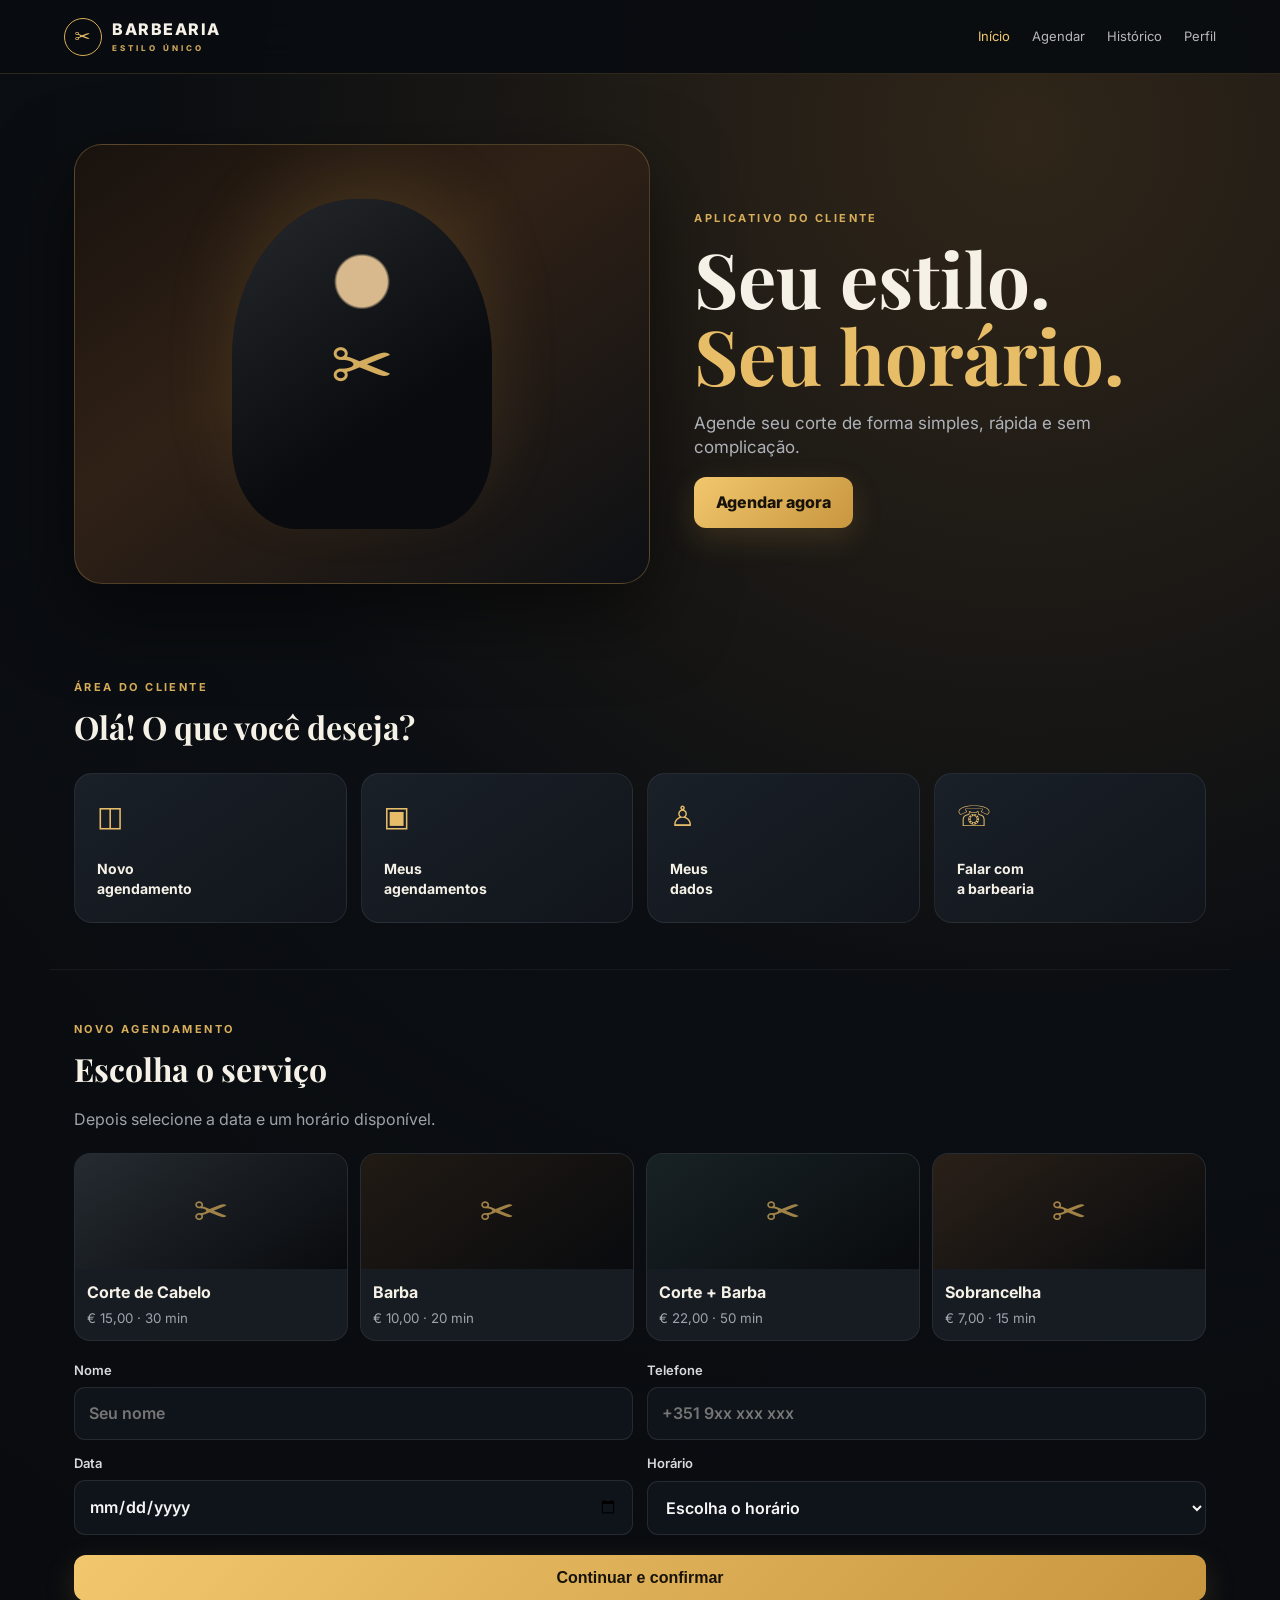
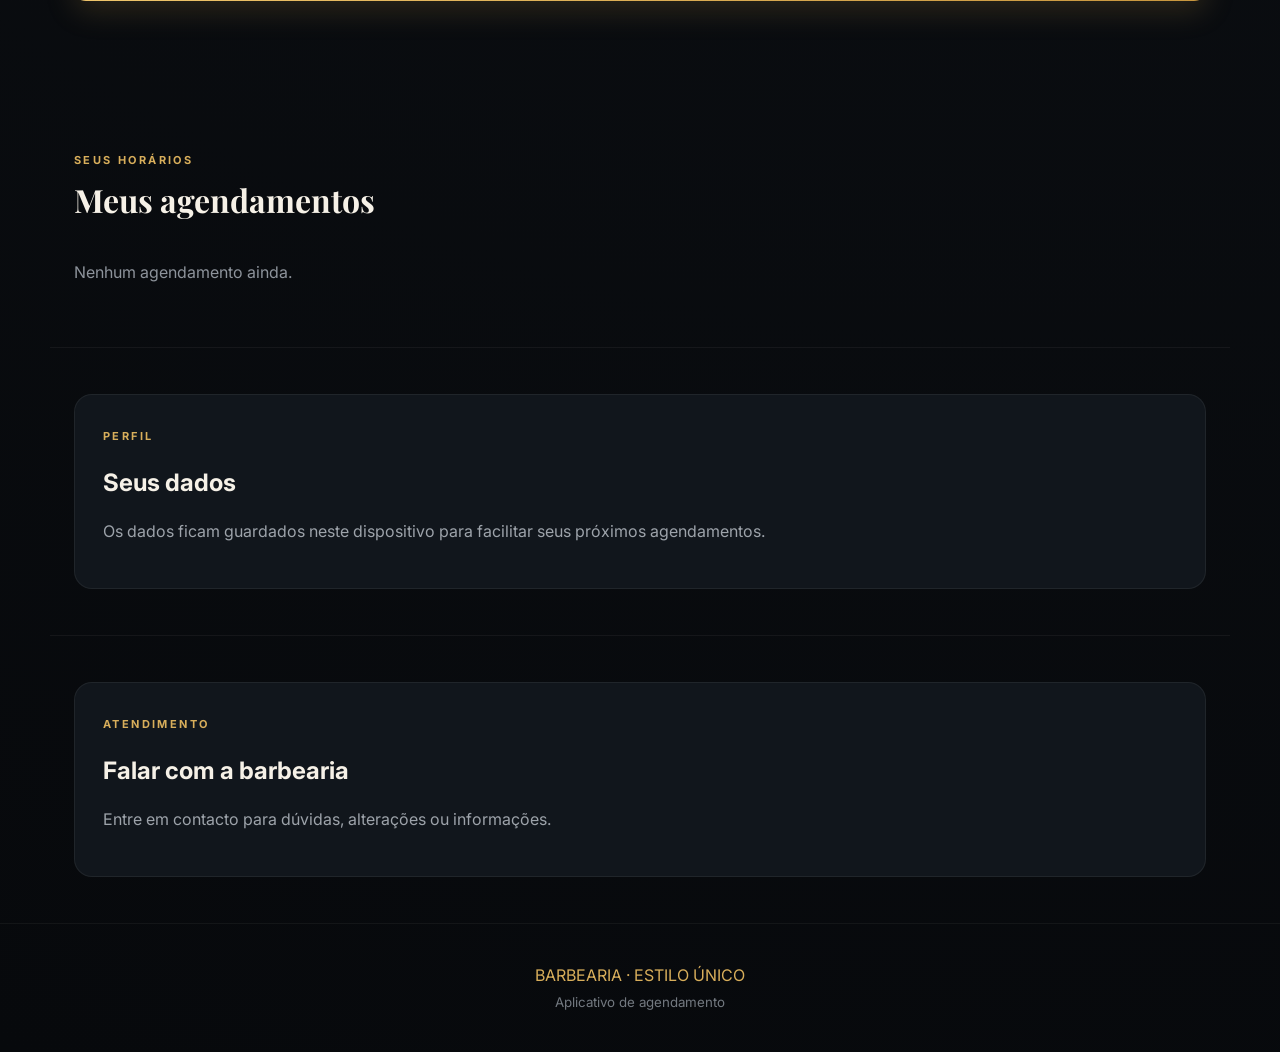
==== index.html @ f1c5abf6 "feat: redesign barbearia client app" ====
<!doctype html>
<html lang="pt-BR">
<head>
<meta charset="utf-8">
<meta name="viewport" content="width=device-width,initial-scale=1,viewport-fit=cover">
<meta name="theme-color" content="#0d1117">
<meta name="description" content="Barbearia — aplicativo de agendamento">
<title>Barbearia • Agendamento</title>
<link rel="stylesheet" href="styles.css">
</head>
<body>
<div class="app-shell">
<header class="topbar">
  <a href="#inicio" class="brand" aria-label="Início"><span class="brand-mark">✂</span><span>BARBEARIA<small>ESTILO ÚNICO</small></span></a>
  <nav aria-label="Navegação principal"><a class="active" href="#inicio">Início</a><a href="#agendar">Agendar</a><a href="#historico">Histórico</a><a href="#perfil">Perfil</a></nav>
</header>

<main id="inicio">
<section class="welcome hero-card">
  <div class="hero-photo" aria-hidden="true"><span>✂</span></div>
  <div class="hero-copy">
    <p class="eyebrow">APLICATIVO DO CLIENTE</p>
    <h1>Seu estilo.<br><strong>Seu horário.</strong></h1>
    <p>Agende seu corte de forma simples, rápida e sem complicação.</p>
    <a class="gold-btn" href="#agendar">Agendar agora</a>
  </div>
</section>

<section class="client-menu">
  <div class="section-heading"><div><span class="eyebrow">ÁREA DO CLIENTE</span><h2>Olá! O que você deseja?</h2></div></div>
  <div class="menu-grid">
    <a class="menu-card" href="#agendar"><span>◫</span><b>Novo<br>agendamento</b></a>
    <a class="menu-card" href="#historico"><span>▣</span><b>Meus<br>agendamentos</b></a>
    <a class="menu-card" href="#perfil"><span>♙</span><b>Meus<br>dados</b></a>
    <a class="menu-card" href="#contato"><span>☏</span><b>Falar com<br>a barbearia</b></a>
  </div>
</section>

<section id="agendar" class="booking">
  <div class="section-heading"><span class="eyebrow">NOVO AGENDAMENTO</span><h2>Escolha o serviço</h2><p>Depois selecione a data e um horário disponível.</p></div>
  <form id="booking-form">
    <div class="service-grid">
      <label class="service-card"><input type="radio" name="service" value="Corte de Cabelo" required><span class="service-photo photo-1"></span><span><b>Corte de Cabelo</b><small>€ 15,00 · 30 min</small></span></label>
      <label class="service-card"><input type="radio" name="service" value="Barba"><span class="service-photo photo-2"></span><span><b>Barba</b><small>€ 10,00 · 20 min</small></span></label>
      <label class="service-card"><input type="radio" name="service" value="Corte + Barba"><span class="service-photo photo-3"></span><span><b>Corte + Barba</b><small>€ 22,00 · 50 min</small></span></label>
      <label class="service-card"><input type="radio" name="service" value="Sobrancelha"><span class="service-photo photo-4"></span><span><b>Sobrancelha</b><small>€ 7,00 · 15 min</small></span></label>
    </div>
    <div class="booking-fields">
      <label>Nome<input name="client" required placeholder="Seu nome"></label>
      <label>Telefone<input name="phone" required inputmode="tel" placeholder="+351 9xx xxx xxx"></label>
      <label>Data<input name="date" type="date" required></label>
      <label>Horário<select name="time" required><option value="">Escolha o horário</option><option>09:00</option><option>10:00</option><option>11:00</option><option>13:00</option><option>14:00</option><option>15:00</option><option>16:00</option><option>17:00</option><option>18:00</option></select></label>
    </div>
    <button class="gold-btn full" type="submit">Continuar e confirmar</button>
    <p id="booking-status" role="status" aria-live="polite"></p>
  </form>
</section>

<section id="historico" class="history">
  <div class="section-heading"><span class="eyebrow">SEUS HORÁRIOS</span><h2>Meus agendamentos</h2></div>
  <div id="appointment-list" class="appointment-list"><p class="empty">Nenhum agendamento ainda.</p></div>
</section>

<section id="perfil" class="profile"><div><span class="eyebrow">PERFIL</span><h2>Seus dados</h2><p>Os dados ficam guardados neste dispositivo para facilitar seus próximos agendamentos.</p></div></section>
<section id="contato" class="profile"><div><span class="eyebrow">ATENDIMENTO</span><h2>Falar com a barbearia</h2><p>Entre em contacto para dúvidas, alterações ou informações.</p></div></section>
</main>

<footer><span>BARBEARIA · ESTILO ÚNICO</span><small>Aplicativo de agendamento</small></footer>
</div>
<script src="app.js"></script>
</body>
</html>
---- styles.css ----
@import url('https://fonts.googleapis.com/css2?family=Inter:wght@400;500;600;700;800&family=Playfair+Display:wght@600;700&display=swap');
*{box-sizing:border-box}html{scroll-behavior:smooth}body{margin:0;background:#080b0f;color:#f6f1e7;font-family:Inter,system-ui,sans-serif;line-height:1.45}a{text-decoration:none;color:inherit}.app-shell{min-height:100vh;background:radial-gradient(circle at 80% 5%,#302619 0,#0b0e12 32%,#07090c 100%)}.topbar{position:sticky;top:0;z-index:10;height:74px;display:flex;align-items:center;justify-content:space-between;padding:0 clamp(18px,5vw,70px);background:#090c10eF;border-bottom:1px solid #d2a54a2e;backdrop-filter:blur(16px)}.brand{display:flex;align-items:center;gap:10px;font-weight:800;letter-spacing:1.5px}.brand-mark{display:grid;place-items:center;width:38px;height:38px;border:1px solid #d8ad58;border-radius:50%;color:#e6bb68;font-size:19px}.brand small{display:block;font-size:8px;letter-spacing:3px;color:#caa45a;margin-top:2px}nav{display:flex;gap:22px;color:#b7b8bc;font-size:13px}nav a.active,nav a:hover{color:#f0c76b}.eyebrow{font-size:11px;letter-spacing:2.4px;color:#d8ae5b;font-weight:700}.welcome{max-width:1180px;margin:0 auto;padding:70px 24px 44px;display:grid;grid-template-columns:1.05fr .95fr;gap:34px;align-items:center}.hero-card{position:relative}.hero-photo{min-height:440px;border-radius:28px;border:1px solid #d8ad5848;background:linear-gradient(145deg,#18120e,#302116 42%,#0d1014);display:grid;place-items:center;box-shadow:0 30px 80px #0008;overflow:hidden}.hero-photo:after{content:'';width:260px;height:330px;border-radius:48% 48% 25% 25%;background:radial-gradient(circle at 50% 25%,#d7b98d 0 9%,transparent 10%),linear-gradient(145deg,#25282c,#090b0e 65%);box-shadow:0 -30px 70px #d4a44b22}.hero-photo span{position:absolute;z-index:1;color:#e9bd67;font-size:76px;opacity:.9}.hero-copy{padding:18px 10px}.hero-copy h1{font-family:'Playfair Display',serif;font-size:clamp(42px,6vw,76px);line-height:1.02;margin:12px 0}.hero-copy h1 strong{color:#e8bd67}.hero-copy p:not(.eyebrow){max-width:470px;color:#aeb2b8;font-size:17px}.gold-btn{display:inline-flex;justify-content:center;align-items:center;background:linear-gradient(135deg,#f1c76d,#c8963e);color:#17120a;border:0;border-radius:12px;padding:14px 22px;font-weight:800;box-shadow:0 10px 30px #c99c482e;cursor:pointer}.full{width:100%;font-size:16px}.client-menu,.booking,.history,.profile{max-width:1180px;margin:0 auto;padding:46px 24px}.section-heading{margin-bottom:22px}.section-heading h2{font-family:'Playfair Display',serif;font-size:32px;margin:7px 0}.section-heading p{color:#9ea3aa}.menu-grid{display:grid;grid-template-columns:repeat(4,1fr);gap:14px}.menu-card{min-height:150px;border:1px solid #ffffff12;background:linear-gradient(145deg,#1a2028,#11151b);border-radius:18px;padding:22px;display:flex;flex-direction:column;justify-content:space-between;transition:.2s}.menu-card:hover{border-color:#d4aa57}.menu-card span{color:#e7bd69;font-size:28px}.menu-card b{font-size:14px}.booking{border-top:1px solid #ffffff0d}.service-grid{display:grid;grid-template-columns:repeat(4,1fr);gap:12px}.service-card{position:relative;display:grid;grid-template-rows:115px auto;background:#171c22;border:1px solid #ffffff12;border-radius:16px;overflow:hidden;cursor:pointer}.service-card input{position:absolute;opacity:0}.service-card:has(input:checked){border-color:#dfb55f;box-shadow:0 0 0 1px #dfb55f55}.service-card>span:last-child{padding:12px}.service-card b,.service-card small{display:block}.service-card small{color:#9ea4ab;margin-top:4px}.service-photo{background:linear-gradient(145deg,#252b31,#090b0e);position:relative}.photo-1:after,.photo-2:after,.photo-3:after,.photo-4:after{content:'✂';position:absolute;inset:0;display:grid;place-items:center;color:#dcb05c;font-size:42px;opacity:.7}.photo-2{background:linear-gradient(145deg,#211a14,#090b0e)}.photo-3{background:linear-gradient(145deg,#182225,#090b0e)}.photo-4{background:linear-gradient(145deg,#2a2018,#090b0e)}.booking-fields{display:grid;grid-template-columns:repeat(2,1fr);gap:14px;margin:20px 0}.booking-fields label{display:grid;gap:7px;color:#d8d9db;font-size:13px;font-weight:600}input,select{width:100%;font:inherit;font-size:16px;color:#f5f5f5;background:#0f141a;border:1px solid #ffffff18;border-radius:11px;padding:14px;outline:none}input:focus,select:focus{border-color:#d7ad5a}#booking-status{min-height:22px;color:#8de0aa;font-weight:700}.appointment-list{display:grid;gap:12px}.appointment{background:#151a20;border:1px solid #ffffff10;border-radius:16px;padding:17px;display:flex;justify-content:space-between;gap:20px}.appointment strong{display:block}.appointment small{color:#9ea4ab}.badge{color:#91e3a8;background:#153c29;border-radius:20px;padding:5px 10px;height:max-content;font-size:12px;font-weight:700}.empty{color:#8d939b}.profile{border-top:1px solid #ffffff0d}.profile>div{background:#11161c;border:1px solid #ffffff10;border-radius:18px;padding:28px}.profile p{color:#9da3aa}footer{padding:40px 24px;text-align:center;border-top:1px solid #ffffff0c;color:#d8ae5b}footer small{display:block;color:#737980;margin-top:6px}@media(max-width:850px){nav{gap:10px;font-size:11px}.welcome{grid-template-columns:1fr;padding-top:35px}.hero-photo{min-height:300px}.menu-grid{grid-template-columns:repeat(2,1fr)}.service-grid{grid-template-columns:repeat(2,1fr)}}@media(max-width:520px){.topbar{height:64px;padding:0 14px}.brand{font-size:12px}nav a:nth-child(3),nav a:nth-child(4){display:none}.welcome,.client-menu,.booking,.history,.profile{padding-left:16px;padding-right:16px}.hero-copy h1{font-size:48px}.hero-photo{min-height:245px}.menu-grid{gap:10px}.menu-card{min-height:125px;padding:16px}.service-grid{grid-template-columns:1fr 1fr}.service-card{grid-template-rows:90px auto;font-size:12px}.booking-fields{grid-template-columns:1fr}.section-heading h2{font-size:27px}.appointment{padding:14px;flex-direction:column;gap:8px}}
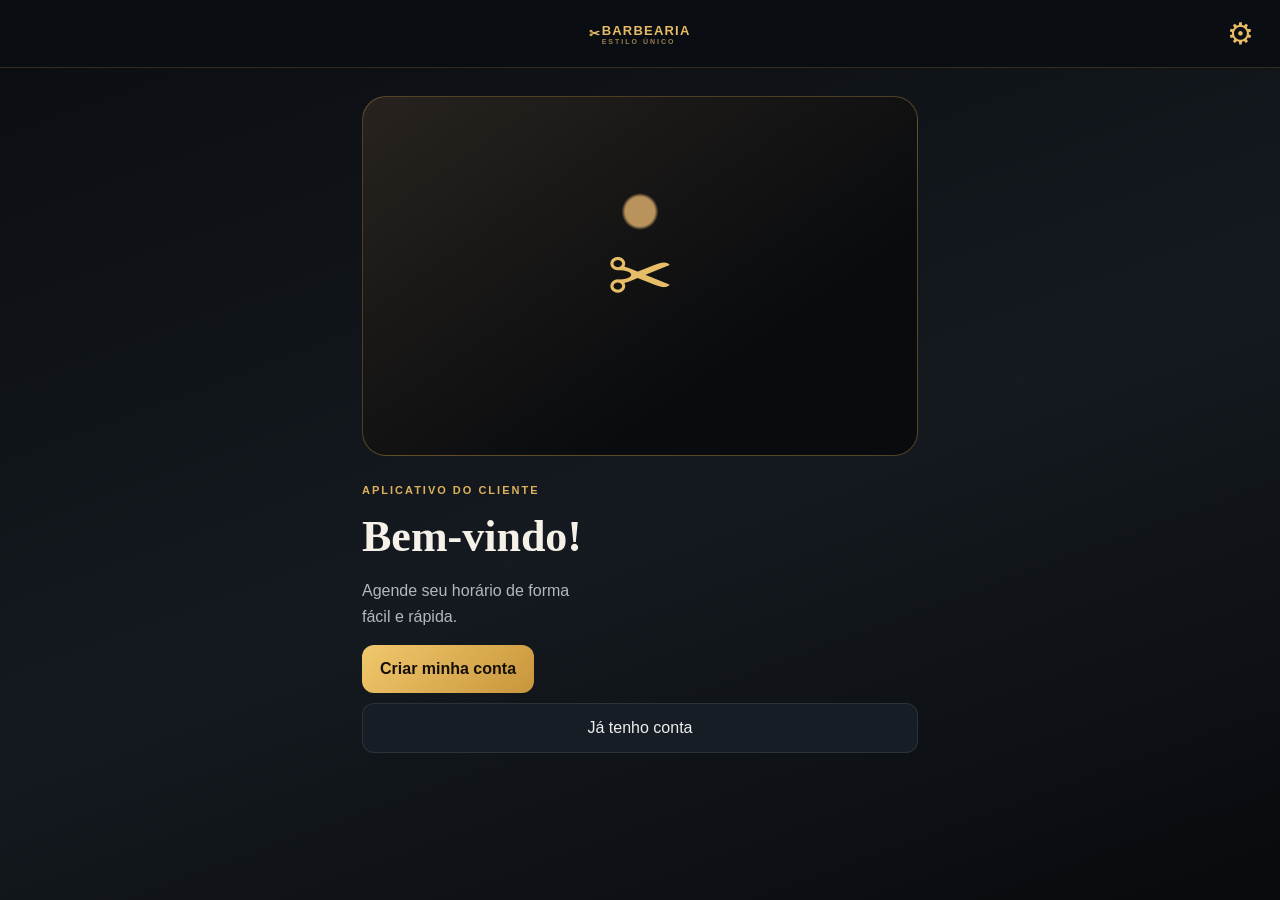
==== commit d53974e2: "feat: split client booking into separate app screens" ====
--- a/index.html
+++ b/index.html
@@ -1,72 +1,15 @@
 <!doctype html>
-<html lang="pt-BR">
-<head>
-<meta charset="utf-8">
-<meta name="viewport" content="width=device-width,initial-scale=1,viewport-fit=cover">
-<meta name="theme-color" content="#0d1117">
-<meta name="description" content="Barbearia — aplicativo de agendamento">
-<title>Barbearia • Agendamento</title>
-<link rel="stylesheet" href="styles.css">
-</head>
-<body>
-<div class="app-shell">
-<header class="topbar">
-  <a href="#inicio" class="brand" aria-label="Início"><span class="brand-mark">✂</span><span>BARBEARIA<small>ESTILO ÚNICO</small></span></a>
-  <nav aria-label="Navegação principal"><a class="active" href="#inicio">Início</a><a href="#agendar">Agendar</a><a href="#historico">Histórico</a><a href="#perfil">Perfil</a></nav>
-</header>
-
-<main id="inicio">
-<section class="welcome hero-card">
-  <div class="hero-photo" aria-hidden="true"><span>✂</span></div>
-  <div class="hero-copy">
-    <p class="eyebrow">APLICATIVO DO CLIENTE</p>
-    <h1>Seu estilo.<br><strong>Seu horário.</strong></h1>
-    <p>Agende seu corte de forma simples, rápida e sem complicação.</p>
-    <a class="gold-btn" href="#agendar">Agendar agora</a>
-  </div>
-</section>
-
-<section class="client-menu">
-  <div class="section-heading"><div><span class="eyebrow">ÁREA DO CLIENTE</span><h2>Olá! O que você deseja?</h2></div></div>
-  <div class="menu-grid">
-    <a class="menu-card" href="#agendar"><span>◫</span><b>Novo<br>agendamento</b></a>
-    <a class="menu-card" href="#historico"><span>▣</span><b>Meus<br>agendamentos</b></a>
-    <a class="menu-card" href="#perfil"><span>♙</span><b>Meus<br>dados</b></a>
-    <a class="menu-card" href="#contato"><span>☏</span><b>Falar com<br>a barbearia</b></a>
-  </div>
-</section>
-
-<section id="agendar" class="booking">
-  <div class="section-heading"><span class="eyebrow">NOVO AGENDAMENTO</span><h2>Escolha o serviço</h2><p>Depois selecione a data e um horário disponível.</p></div>
-  <form id="booking-form">
-    <div class="service-grid">
-      <label class="service-card"><input type="radio" name="service" value="Corte de Cabelo" required><span class="service-photo photo-1"></span><span><b>Corte de Cabelo</b><small>€ 15,00 · 30 min</small></span></label>
-      <label class="service-card"><input type="radio" name="service" value="Barba"><span class="service-photo photo-2"></span><span><b>Barba</b><small>€ 10,00 · 20 min</small></span></label>
-      <label class="service-card"><input type="radio" name="service" value="Corte + Barba"><span class="service-photo photo-3"></span><span><b>Corte + Barba</b><small>€ 22,00 · 50 min</small></span></label>
-      <label class="service-card"><input type="radio" name="service" value="Sobrancelha"><span class="service-photo photo-4"></span><span><b>Sobrancelha</b><small>€ 7,00 · 15 min</small></span></label>
-    </div>
-    <div class="booking-fields">
-      <label>Nome<input name="client" required placeholder="Seu nome"></label>
-      <label>Telefone<input name="phone" required inputmode="tel" placeholder="+351 9xx xxx xxx"></label>
-      <label>Data<input name="date" type="date" required></label>
-      <label>Horário<select name="time" required><option value="">Escolha o horário</option><option>09:00</option><option>10:00</option><option>11:00</option><option>13:00</option><option>14:00</option><option>15:00</option><option>16:00</option><option>17:00</option><option>18:00</option></select></label>
-    </div>
-    <button class="gold-btn full" type="submit">Continuar e confirmar</button>
-    <p id="booking-status" role="status" aria-live="polite"></p>
-  </form>
-</section>
-
-<section id="historico" class="history">
-  <div class="section-heading"><span class="eyebrow">SEUS HORÁRIOS</span><h2>Meus agendamentos</h2></div>
-  <div id="appointment-list" class="appointment-list"><p class="empty">Nenhum agendamento ainda.</p></div>
-</section>
-
-<section id="perfil" class="profile"><div><span class="eyebrow">PERFIL</span><h2>Seus dados</h2><p>Os dados ficam guardados neste dispositivo para facilitar seus próximos agendamentos.</p></div></section>
-<section id="contato" class="profile"><div><span class="eyebrow">ATENDIMENTO</span><h2>Falar com a barbearia</h2><p>Entre em contacto para dúvidas, alterações ou informações.</p></div></section>
-</main>
-
-<footer><span>BARBEARIA · ESTILO ÚNICO</span><small>Aplicativo de agendamento</small></footer>
-</div>
-<script src="app.js"></script>
-</body>
-</html>+<html lang="pt-BR"><head><meta charset="utf-8"><meta name="viewport" content="width=device-width,initial-scale=1,viewport-fit=cover"><meta name="theme-color" content="#0b0f14"><title>Barbearia • Agendamento</title><link rel="stylesheet" href="styles.css"></head>
+<body><div class="app">
+<header class="topbar"><button class="back" id="back" aria-label="Voltar">‹</button><a class="brand" href="#home">✂ <span>BARBEARIA<small>ESTILO ÚNICO</small></span></a><button class="gear" aria-label="Configurações">⚙</button></header>
+<main>
+<section class="screen active" data-screen="welcome"><div class="welcome-photo"><div class="scissor">✂</div></div><span class="eyebrow">APLICATIVO DO CLIENTE</span><h1>Bem-vindo!</h1><p>Agende seu horário de forma<br>fácil e rápida.</p><button class="gold" data-go="home">Criar minha conta</button><button class="dark-btn" data-go="home">Já tenho conta</button></section>
+<section class="screen" data-screen="home"><div class="avatar">JS</div><p class="hello">Olá, João!</p><h2>O que você deseja?</h2><div class="menu-grid"><button data-go="service"><b>✂</b><span>Novo<br>agendamento</span></button><button data-go="history"><b>▣</b><span>Meus<br>agendamentos</span></button><button data-go="profile"><b>♙</b><span>Meus<br>dados</span></button><button data-go="contact"><b>☏</b><span>Falar com<br>a barbearia</span></button></div></section>
+<section class="screen" data-screen="service"><span class="eyebrow">NOVO AGENDAMENTO</span><h2>Escolha o serviço</h2><div class="cards"><label class="service"><input type="radio" name="service" value="Corte de Cabelo"><span class="pic">✂</span><span><b>Corte de Cabelo</b><small>€ 15,00 · 30 min</small></span></label><label class="service"><input type="radio" name="service" value="Barba"><span class="pic">✂</span><span><b>Barba</b><small>€ 10,00 · 20 min</small></span></label><label class="service"><input type="radio" name="service" value="Corte + Barba"><span class="pic">✂</span><span><b>Corte + Barba</b><small>€ 22,00 · 50 min</small></span></label><label class="service"><input type="radio" name="service" value="Sobrancelha"><span class="pic">✂</span><span><b>Sobrancelha</b><small>€ 7,00 · 15 min</small></span></label></div><button class="gold full" data-next="datetime">Continuar</button></section>
+<section class="screen" data-screen="datetime"><span class="eyebrow">NOVO AGENDAMENTO</span><h2>Escolha a data e o horário</h2><label>Data<input id="date" type="date"></label><h3>Horários disponíveis</h3><div class="times" id="times"></div><button class="gold full" data-next="confirm">Continuar</button></section>
+<section class="screen" data-screen="confirm"><span class="eyebrow">CONFIRME SEU AGENDAMENTO</span><h2>Confira os dados</h2><div class="summary" id="summary"></div><label>Nome<input id="client" placeholder="Seu nome" required></label><label>Telefone<input id="phone" placeholder="+351 9xx xxx xxx"></label><button class="gold full" id="confirmBtn">Confirmar agendamento</button></section>
+<section class="screen" data-screen="success"><div class="check">✓</div><h1>Agendamento<br>confirmado!</h1><p>Seu horário foi reservado com sucesso.</p><div class="summary" id="successSummary"></div><button class="gold full" data-go="history">Ver meus agendamentos</button></section>
+<section class="screen" data-screen="history"><span class="eyebrow">SEUS HORÁRIOS</span><h2>Meus agendamentos</h2><div id="list"></div></section>
+<section class="screen" data-screen="profile"><span class="eyebrow">PERFIL</span><h2>Meus dados</h2><p>Seus dados podem ser usados para facilitar próximos agendamentos.</p></section>
+<section class="screen" data-screen="contact"><span class="eyebrow">ATENDIMENTO</span><h2>Falar com a barbearia</h2><p>Entre em contacto para dúvidas, alterações ou informações.</p></section>
+</main></div><script src="app.js"></script></body></html>
--- a/styles.css
+++ b/styles.css
@@ -1,2 +1 @@
-@import url('https://fonts.googleapis.com/css2?family=Inter:wght@400;500;600;700;800&family=Playfair+Display:wght@600;700&display=swap');
-*{box-sizing:border-box}html{scroll-behavior:smooth}body{margin:0;background:#080b0f;color:#f6f1e7;font-family:Inter,system-ui,sans-serif;line-height:1.45}a{text-decoration:none;color:inherit}.app-shell{min-height:100vh;background:radial-gradient(circle at 80% 5%,#302619 0,#0b0e12 32%,#07090c 100%)}.topbar{position:sticky;top:0;z-index:10;height:74px;display:flex;align-items:center;justify-content:space-between;padding:0 clamp(18px,5vw,70px);background:#090c10eF;border-bottom:1px solid #d2a54a2e;backdrop-filter:blur(16px)}.brand{display:flex;align-items:center;gap:10px;font-weight:800;letter-spacing:1.5px}.brand-mark{display:grid;place-items:center;width:38px;height:38px;border:1px solid #d8ad58;border-radius:50%;color:#e6bb68;font-size:19px}.brand small{display:block;font-size:8px;letter-spacing:3px;color:#caa45a;margin-top:2px}nav{display:flex;gap:22px;color:#b7b8bc;font-size:13px}nav a.active,nav a:hover{color:#f0c76b}.eyebrow{font-size:11px;letter-spacing:2.4px;color:#d8ae5b;font-weight:700}.welcome{max-width:1180px;margin:0 auto;padding:70px 24px 44px;display:grid;grid-template-columns:1.05fr .95fr;gap:34px;align-items:center}.hero-card{position:relative}.hero-photo{min-height:440px;border-radius:28px;border:1px solid #d8ad5848;background:linear-gradient(145deg,#18120e,#302116 42%,#0d1014);display:grid;place-items:center;box-shadow:0 30px 80px #0008;overflow:hidden}.hero-photo:after{content:'';width:260px;height:330px;border-radius:48% 48% 25% 25%;background:radial-gradient(circle at 50% 25%,#d7b98d 0 9%,transparent 10%),linear-gradient(145deg,#25282c,#090b0e 65%);box-shadow:0 -30px 70px #d4a44b22}.hero-photo span{position:absolute;z-index:1;color:#e9bd67;font-size:76px;opacity:.9}.hero-copy{padding:18px 10px}.hero-copy h1{font-family:'Playfair Display',serif;font-size:clamp(42px,6vw,76px);line-height:1.02;margin:12px 0}.hero-copy h1 strong{color:#e8bd67}.hero-copy p:not(.eyebrow){max-width:470px;color:#aeb2b8;font-size:17px}.gold-btn{display:inline-flex;justify-content:center;align-items:center;background:linear-gradient(135deg,#f1c76d,#c8963e);color:#17120a;border:0;border-radius:12px;padding:14px 22px;font-weight:800;box-shadow:0 10px 30px #c99c482e;cursor:pointer}.full{width:100%;font-size:16px}.client-menu,.booking,.history,.profile{max-width:1180px;margin:0 auto;padding:46px 24px}.section-heading{margin-bottom:22px}.section-heading h2{font-family:'Playfair Display',serif;font-size:32px;margin:7px 0}.section-heading p{color:#9ea3aa}.menu-grid{display:grid;grid-template-columns:repeat(4,1fr);gap:14px}.menu-card{min-height:150px;border:1px solid #ffffff12;background:linear-gradient(145deg,#1a2028,#11151b);border-radius:18px;padding:22px;display:flex;flex-direction:column;justify-content:space-between;transition:.2s}.menu-card:hover{border-color:#d4aa57}.menu-card span{color:#e7bd69;font-size:28px}.menu-card b{font-size:14px}.booking{border-top:1px solid #ffffff0d}.service-grid{display:grid;grid-template-columns:repeat(4,1fr);gap:12px}.service-card{position:relative;display:grid;grid-template-rows:115px auto;background:#171c22;border:1px solid #ffffff12;border-radius:16px;overflow:hidden;cursor:pointer}.service-card input{position:absolute;opacity:0}.service-card:has(input:checked){border-color:#dfb55f;box-shadow:0 0 0 1px #dfb55f55}.service-card>span:last-child{padding:12px}.service-card b,.service-card small{display:block}.service-card small{color:#9ea4ab;margin-top:4px}.service-photo{background:linear-gradient(145deg,#252b31,#090b0e);position:relative}.photo-1:after,.photo-2:after,.photo-3:after,.photo-4:after{content:'✂';position:absolute;inset:0;display:grid;place-items:center;color:#dcb05c;font-size:42px;opacity:.7}.photo-2{background:linear-gradient(145deg,#211a14,#090b0e)}.photo-3{background:linear-gradient(145deg,#182225,#090b0e)}.photo-4{background:linear-gradient(145deg,#2a2018,#090b0e)}.booking-fields{display:grid;grid-template-columns:repeat(2,1fr);gap:14px;margin:20px 0}.booking-fields label{display:grid;gap:7px;color:#d8d9db;font-size:13px;font-weight:600}input,select{width:100%;font:inherit;font-size:16px;color:#f5f5f5;background:#0f141a;border:1px solid #ffffff18;border-radius:11px;padding:14px;outline:none}input:focus,select:focus{border-color:#d7ad5a}#booking-status{min-height:22px;color:#8de0aa;font-weight:700}.appointment-list{display:grid;gap:12px}.appointment{background:#151a20;border:1px solid #ffffff10;border-radius:16px;padding:17px;display:flex;justify-content:space-between;gap:20px}.appointment strong{display:block}.appointment small{color:#9ea4ab}.badge{color:#91e3a8;background:#153c29;border-radius:20px;padding:5px 10px;height:max-content;font-size:12px;font-weight:700}.empty{color:#8d939b}.profile{border-top:1px solid #ffffff0d}.profile>div{background:#11161c;border:1px solid #ffffff10;border-radius:18px;padding:28px}.profile p{color:#9da3aa}footer{padding:40px 24px;text-align:center;border-top:1px solid #ffffff0c;color:#d8ae5b}footer small{display:block;color:#737980;margin-top:6px}@media(max-width:850px){nav{gap:10px;font-size:11px}.welcome{grid-template-columns:1fr;padding-top:35px}.hero-photo{min-height:300px}.menu-grid{grid-template-columns:repeat(2,1fr)}.service-grid{grid-template-columns:repeat(2,1fr)}}@media(max-width:520px){.topbar{height:64px;padding:0 14px}.brand{font-size:12px}nav a:nth-child(3),nav a:nth-child(4){display:none}.welcome,.client-menu,.booking,.history,.profile{padding-left:16px;padding-right:16px}.hero-copy h1{font-size:48px}.hero-photo{min-height:245px}.menu-grid{gap:10px}.menu-card{min-height:125px;padding:16px}.service-grid{grid-template-columns:1fr 1fr}.service-card{grid-template-rows:90px auto;font-size:12px}.booking-fields{grid-template-columns:1fr}.section-heading h2{font-size:27px}.appointment{padding:14px;flex-direction:column;gap:8px}}+*{box-sizing:border-box}html,body{margin:0;min-height:100%;font-family:Inter,Arial,sans-serif;background:#080b0f;color:#f5f1e8}body{min-height:100vh}.app{min-height:100vh;background:linear-gradient(160deg,#0a0d11,#151a20 55%,#080a0d)}.topbar{height:68px;display:flex;align-items:center;justify-content:space-between;padding:0 18px;border-bottom:1px solid #d8ad5830;background:#0a0d11;position:sticky;top:0;z-index:10}.brand{display:flex;align-items:center;color:#e8bc67;font-weight:800;letter-spacing:1.2px;text-decoration:none;font-size:13px}.brand span{display:flex;flex-direction:column}.brand small{font-size:7px;letter-spacing:2px;color:#9b8050}.back,.gear{border:0;background:none;color:#e8bc67;font-size:30px;width:42px;height:42px}.back{visibility:hidden}.screen{display:none;max-width:520px;margin:auto;min-height:calc(100vh - 68px);padding:28px 22px 34px}.screen.active{display:block}.screen h1,.screen h2{font-family:Georgia,serif}.screen h1{font-size:44px;line-height:1.05;margin:18px 0}.screen h2{font-size:30px;margin:10px 0 22px}.screen h3{font-size:15px;margin-top:26px}.screen p{color:#b4b8bd;line-height:1.6}.eyebrow{display:block;color:#ddb15b;font-size:11px;font-weight:800;letter-spacing:2px;margin-bottom:10px}.welcome-photo{height:360px;border-radius:24px;background:radial-gradient(circle at 50% 32%,#b9935b 0 4%,transparent 5%),linear-gradient(145deg,#28231e,#090b0e 70%);border:1px solid #d6a94f55;display:grid;place-items:center;margin-bottom:28px}.scissor{font-size:80px;color:#e7bd68}.gold{border:0;border-radius:12px;background:linear-gradient(135deg,#f1c86d,#c8953b);color:#15110a;font-weight:800;font-size:16px;padding:15px 18px;cursor:pointer}.dark-btn{display:block;width:100%;margin-top:10px;border:1px solid #ffffff18;border-radius:12px;background:#171d24;color:#eee;padding:15px;font-size:16px}.full{width:100%;margin-top:20px}.avatar{width:48px;height:48px;border-radius:50%;background:#c79b50;color:#17120a;display:grid;place-items:center;font-weight:800}.hello{position:absolute;margin:13px 0 0 60px;top:78px;color:#f0eee8!important}.menu-grid{display:grid;grid-template-columns:1fr 1fr;gap:12px;margin-top:28px}.menu-grid button{min-height:145px;border:1px solid #ffffff12;border-radius:16px;background:#171d24;color:#f5f1e8;text-align:left;padding:18px;display:flex;flex-direction:column;justify-content:space-between;font-size:14px}.menu-grid b{font-size:27px;color:#e2b762}.cards{display:grid;gap:10px}.service{display:grid;grid-template-columns:76px 1fr;align-items:center;gap:14px;padding:10px;border:1px solid #ffffff12;background:#171d24;border-radius:14px;cursor:pointer}.service:has(input:checked){border-color:#e3b65e;box-shadow:0 0 0 1px #e3b65e55}.service input{display:none}.pic{height:64px;border-radius:10px;background:linear-gradient(145deg,#29231c,#080a0d);display:grid;place-items:center;color:#dcae59;font-size:26px}.service b,.service small{display:block}.service small{color:#a8adb3;margin-top:5px}label:not(.service){display:block;color:#d8d9dc;font-size:13px;font-weight:700;margin-top:15px}input,select{display:block;width:100%;margin-top:7px;padding:14px;border-radius:11px;border:1px solid #ffffff18;background:#10151b;color:#f4f4f4;font-size:16px}.times{display:grid;grid-template-columns:repeat(3,1fr);gap:9px}.times button{padding:13px;border:1px solid #ffffff12;background:#171d24;color:#eee;border-radius:10px}.times button.selected{background:#d7aa54;color:#15110a;font-weight:800}.summary{background:#151b21;border:1px solid #ffffff10;border-radius:15px;padding:18px;margin:18px 0}.summary b{display:block;color:#f3f0e8;margin-bottom:7px}.check{width:86px;height:86px;border-radius:50%;background:#20c767;color:#fff;display:grid;place-items:center;font-size:52px;margin:60px auto 28px}.screen[data-screen=success]{text-align:center}.screen[data-screen=success] .summary{text-align:left}#list{display:grid;gap:10px}.appointment{padding:16px;background:#151b21;border:1px solid #ffffff10;border-radius:14px}.appointment strong{display:block}.badge{color:#92e3aa;margin-top:6px;display:block}@media(min-width:700px){.screen{max-width:600px}}
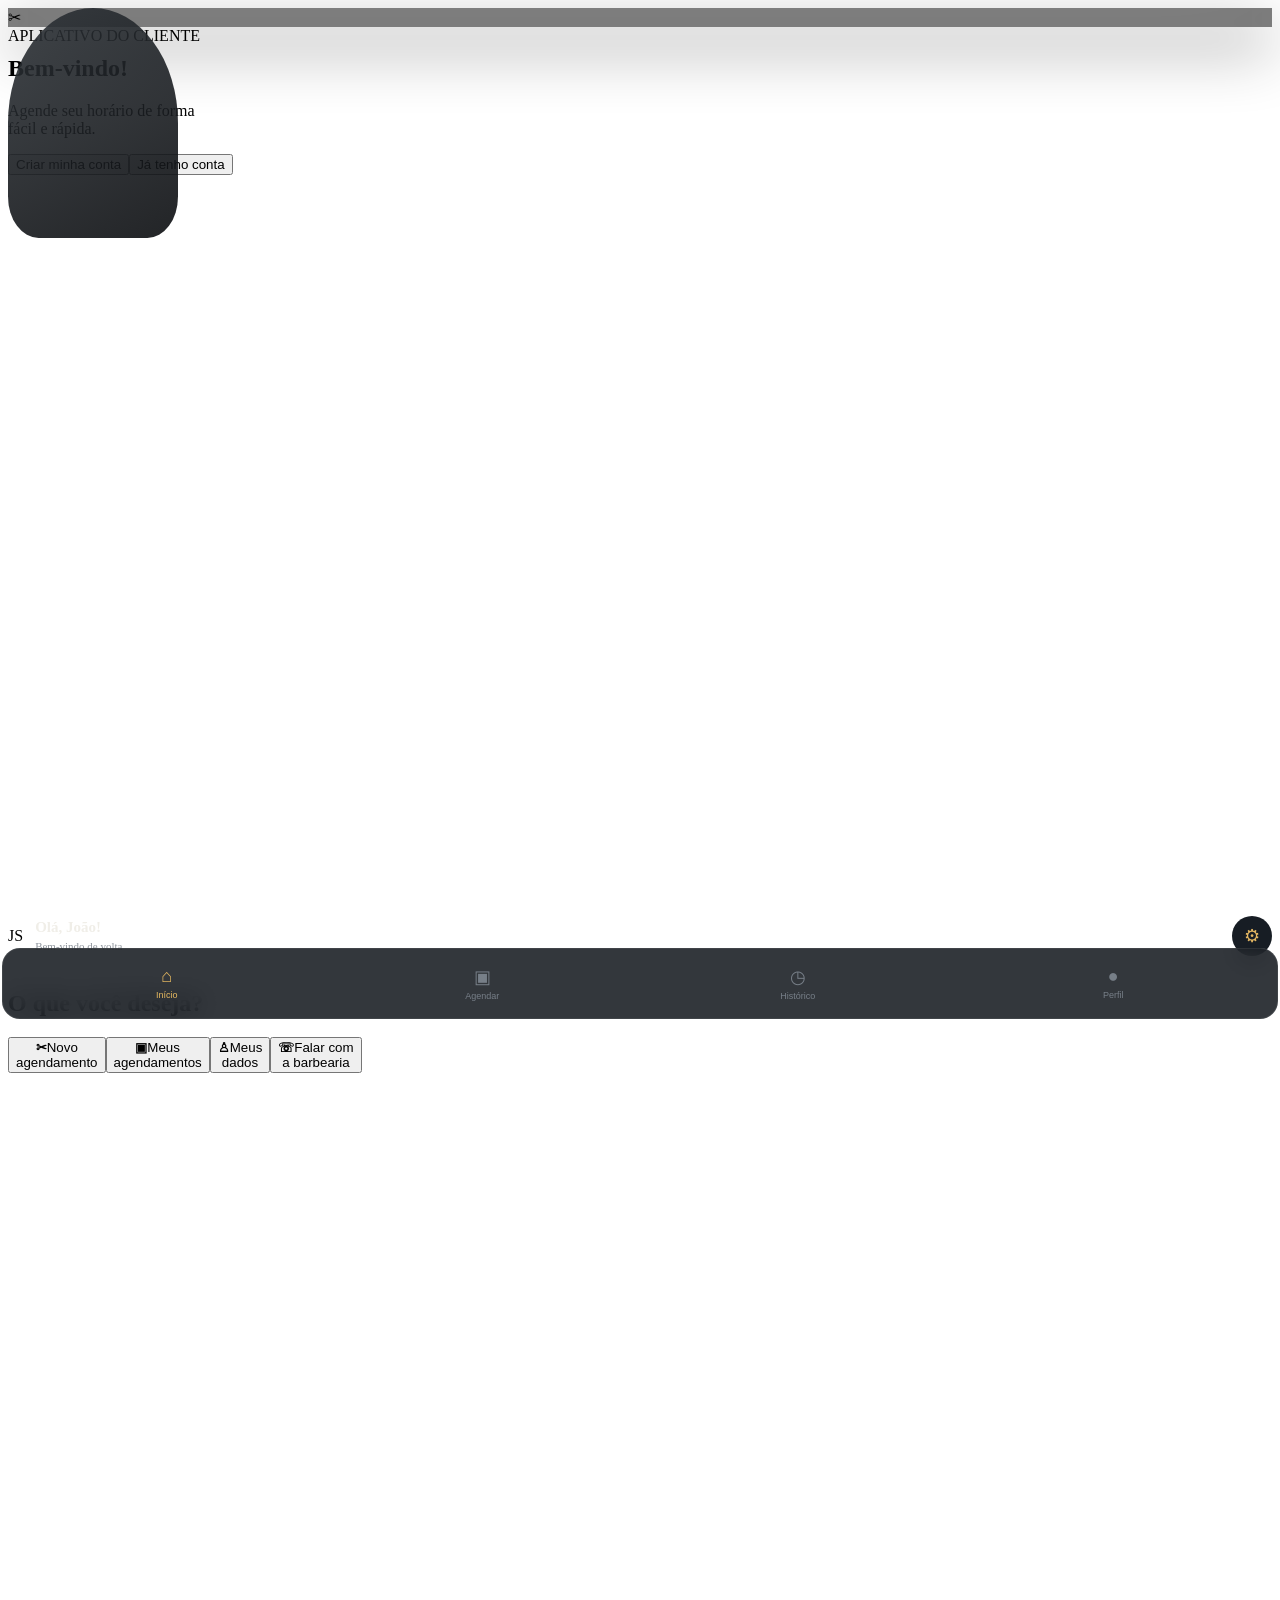
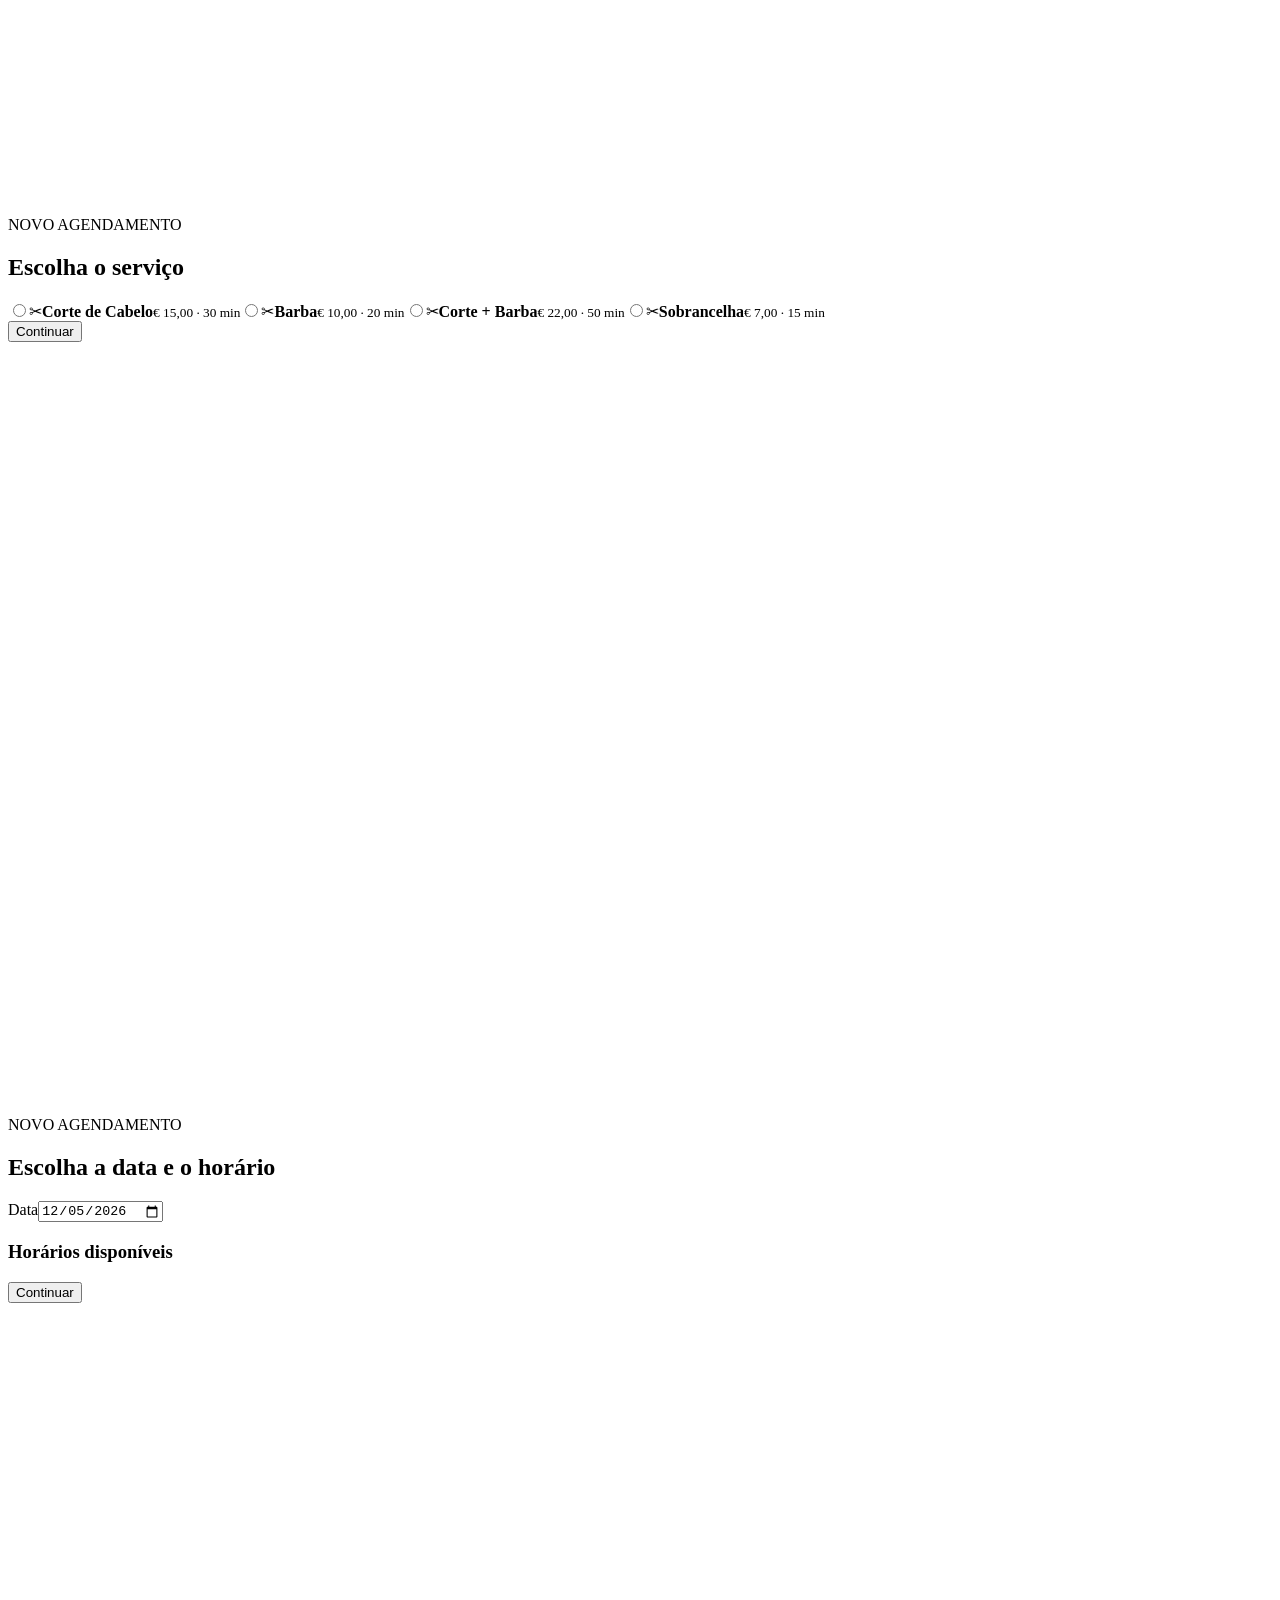
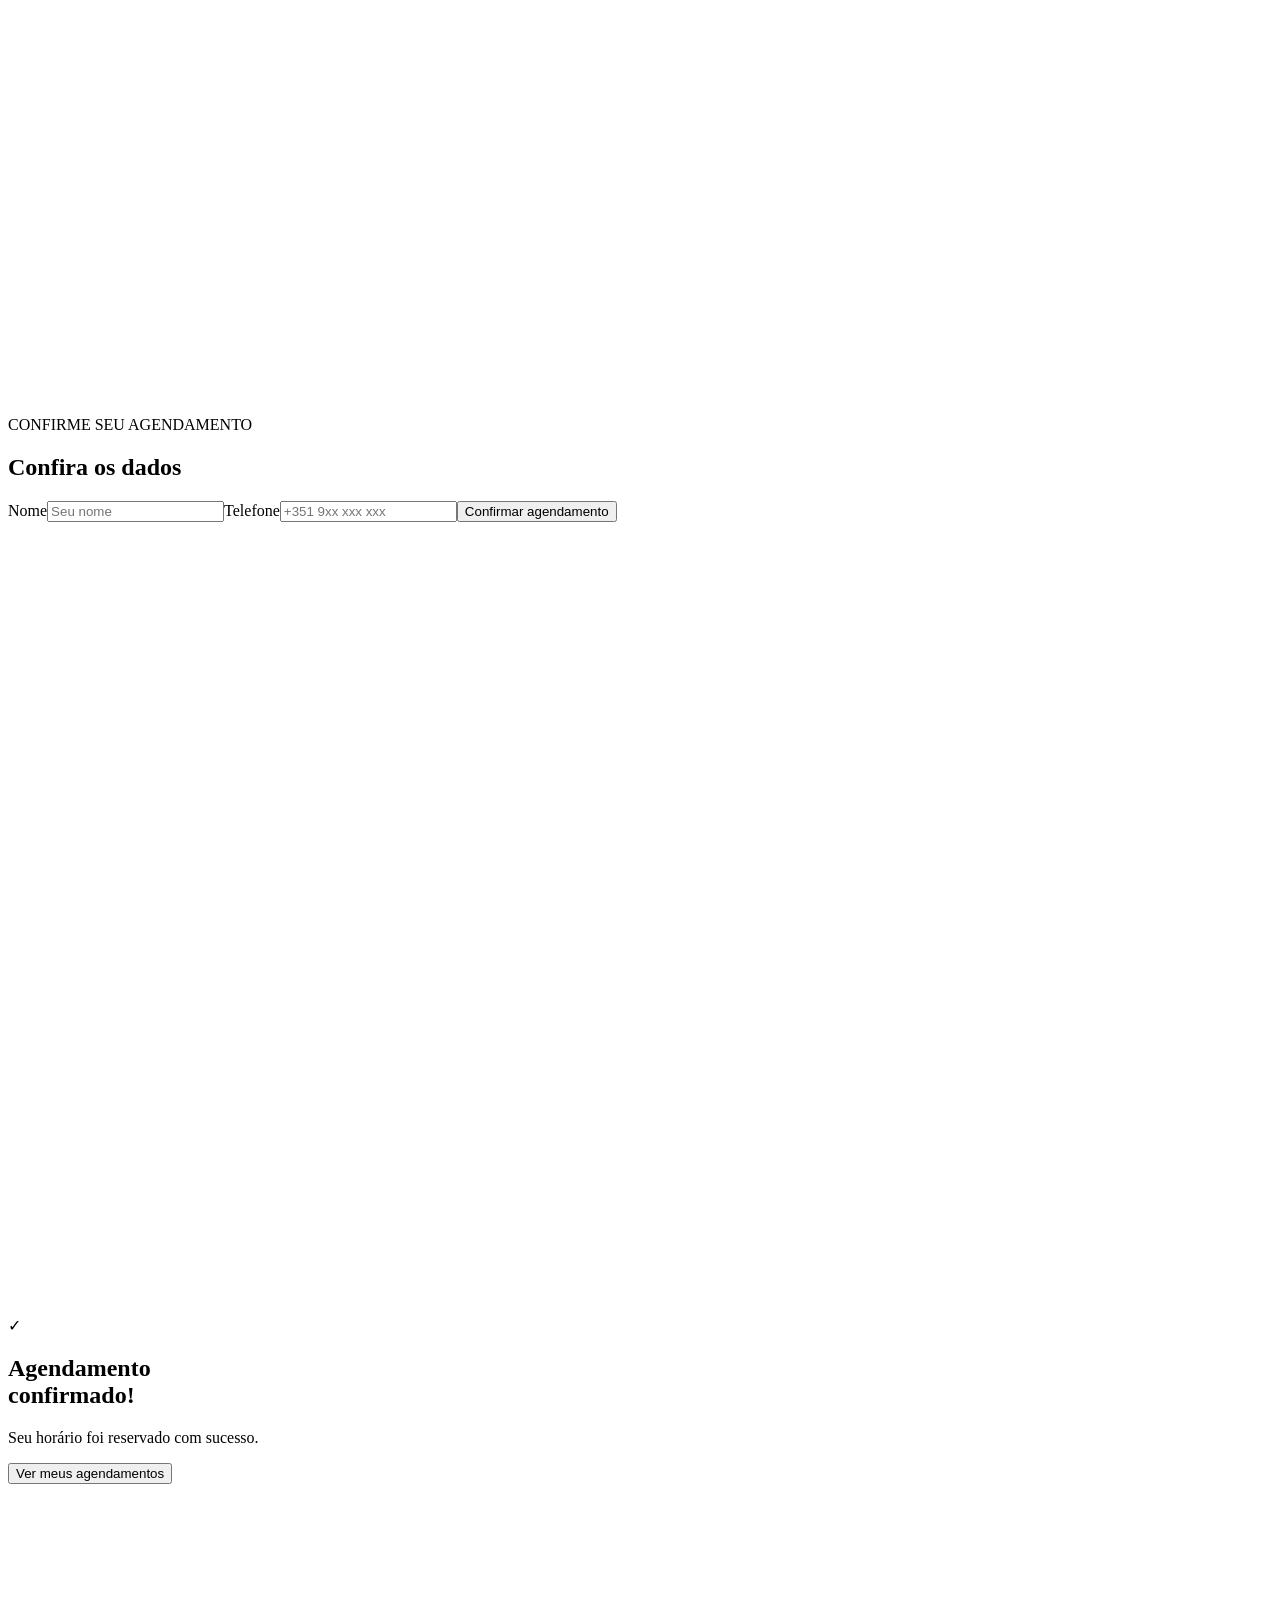
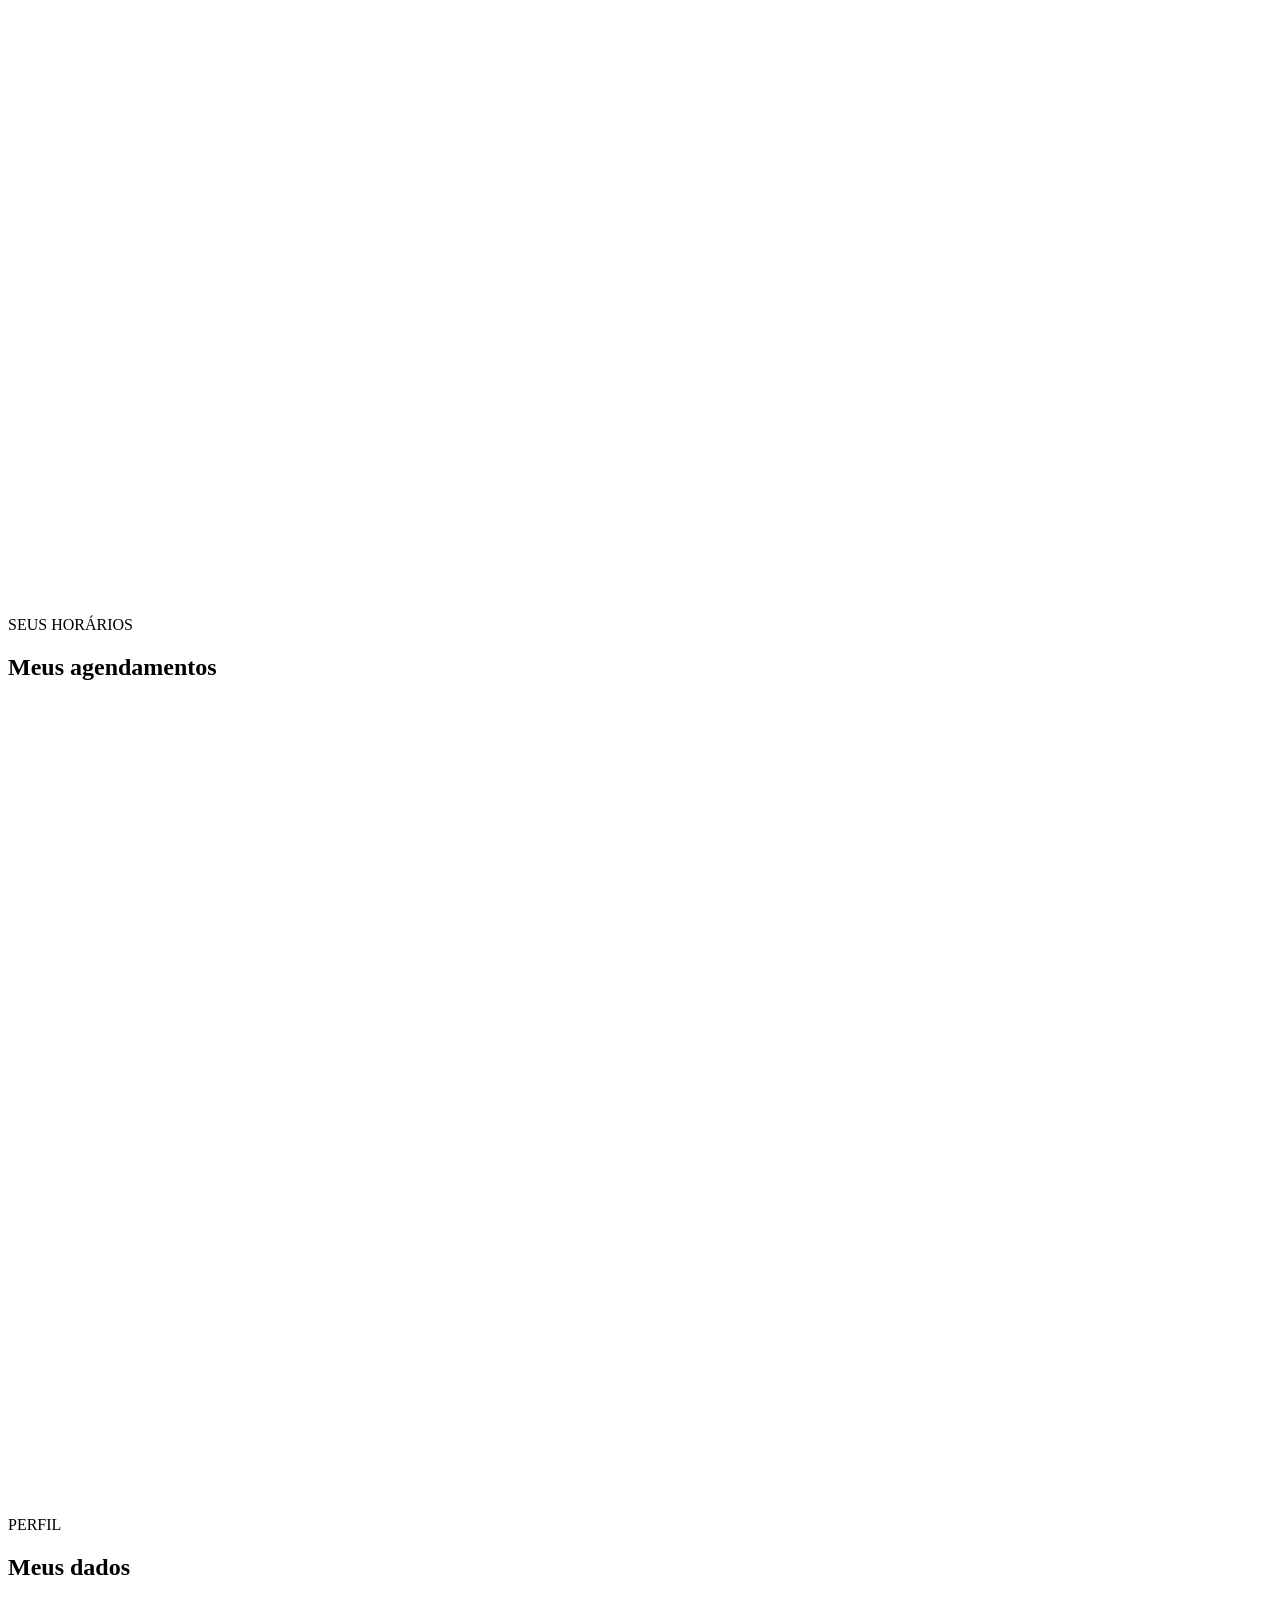
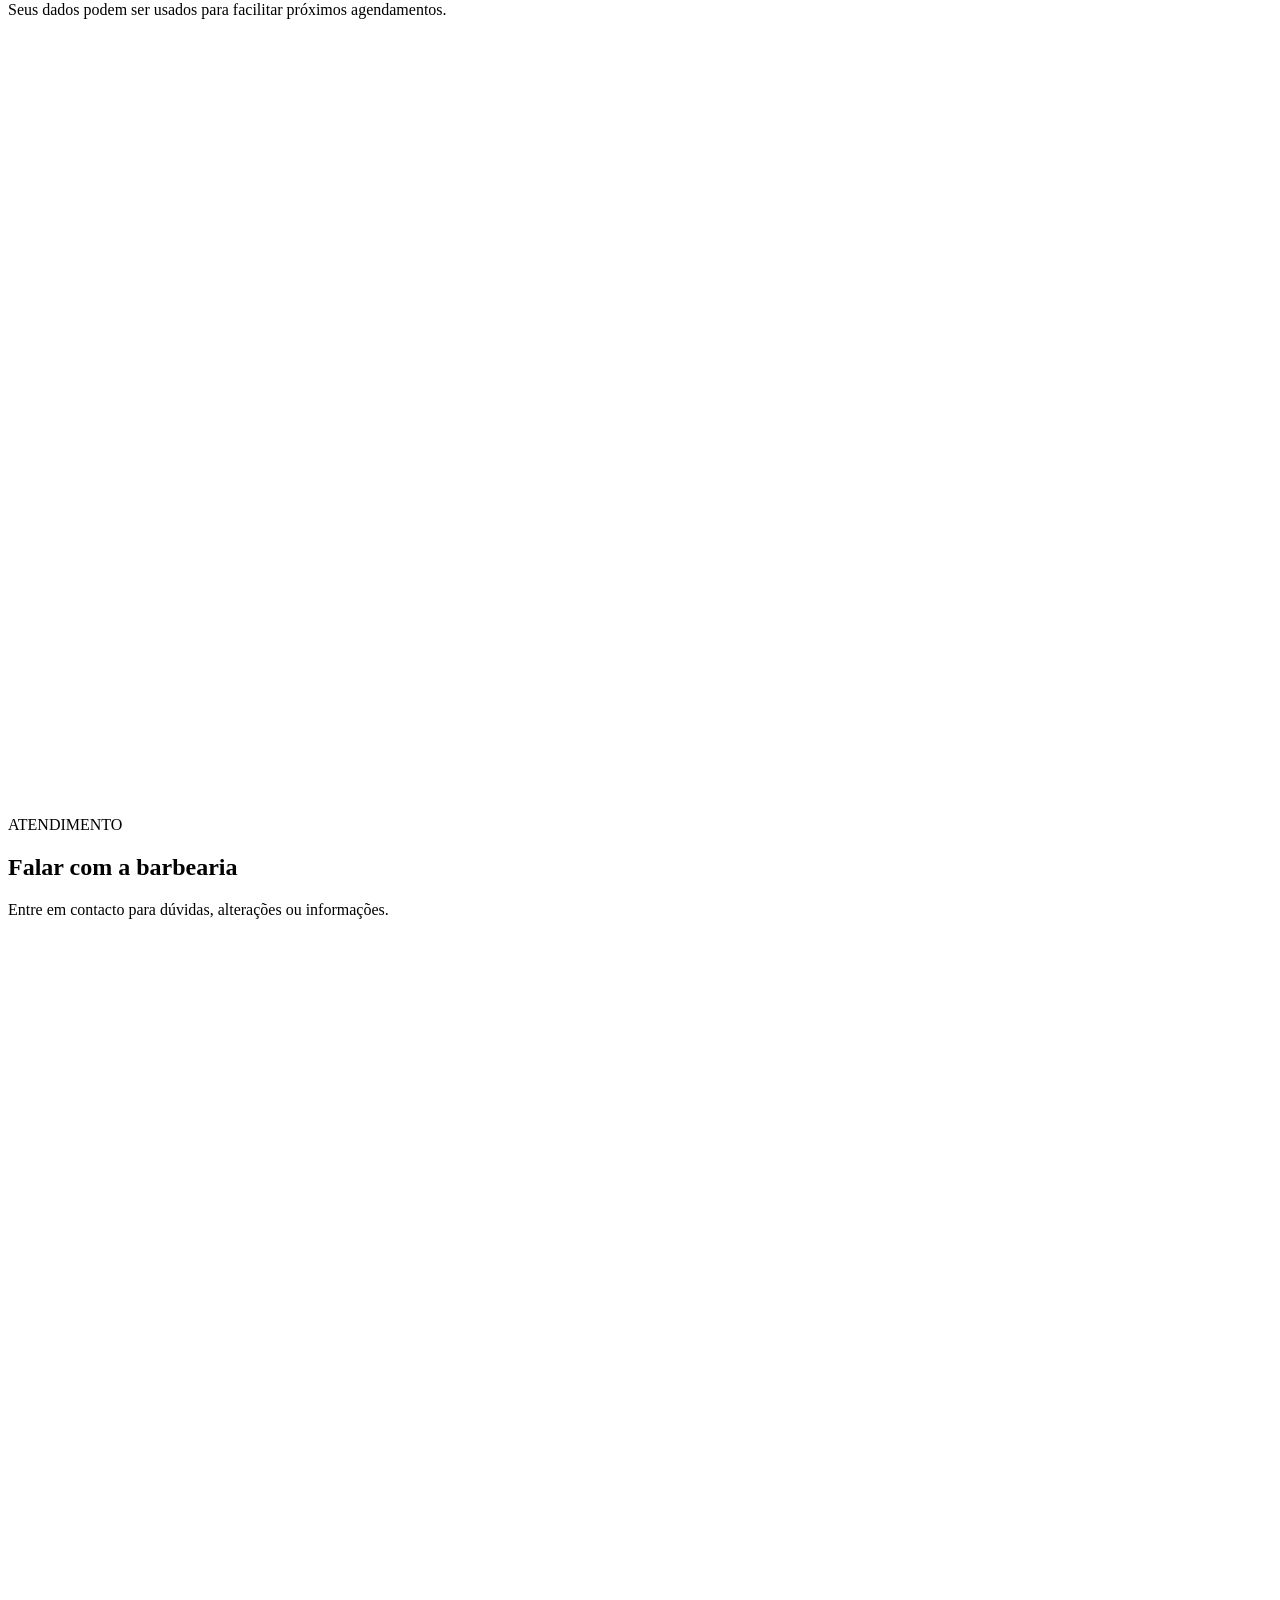
==== commit c3e65481: "fix: refine client screens to match reference" ====
--- a/index.html
+++ b/index.html
@@ -4,7 +4,7 @@
 <header class="topbar"><button class="back" id="back" aria-label="Voltar">‹</button><a class="brand" href="#home">✂ <span>BARBEARIA<small>ESTILO ÚNICO</small></span></a><button class="gear" aria-label="Configurações">⚙</button></header>
 <main>
 <section class="screen active" data-screen="welcome"><div class="welcome-photo"><div class="scissor">✂</div></div><span class="eyebrow">APLICATIVO DO CLIENTE</span><h1>Bem-vindo!</h1><p>Agende seu horário de forma<br>fácil e rápida.</p><button class="gold" data-go="home">Criar minha conta</button><button class="dark-btn" data-go="home">Já tenho conta</button></section>
-<section class="screen" data-screen="home"><div class="avatar">JS</div><p class="hello">Olá, João!</p><h2>O que você deseja?</h2><div class="menu-grid"><button data-go="service"><b>✂</b><span>Novo<br>agendamento</span></button><button data-go="history"><b>▣</b><span>Meus<br>agendamentos</span></button><button data-go="profile"><b>♙</b><span>Meus<br>dados</span></button><button data-go="contact"><b>☏</b><span>Falar com<br>a barbearia</span></button></div></section>
+<section class="screen" data-screen="home"><div class="user-head"><div class="avatar">JS</div><div><p class="hello">Olá, João!</p><small>Bem-vindo de volta</small></div><button class="mini-gear">⚙</button></div><h2>O que você deseja?</h2><div class="menu-grid"><button data-go="service"><b>✂</b><span>Novo<br>agendamento</span></button><button data-go="history"><b>▣</b><span>Meus<br>agendamentos</span></button><button data-go="profile"><b>♙</b><span>Meus<br>dados</span></button><button data-go="contact"><b>☏</b><span>Falar com<br>a barbearia</span></button></div><nav class="bottom-nav"><button class="active">⌂<small>Início</small></button><button data-go="service">▣<small>Agendar</small></button><button data-go="history">◷<small>Histórico</small></button><button data-go="profile">●<small>Perfil</small></button></nav></section>
 <section class="screen" data-screen="service"><span class="eyebrow">NOVO AGENDAMENTO</span><h2>Escolha o serviço</h2><div class="cards"><label class="service"><input type="radio" name="service" value="Corte de Cabelo"><span class="pic">✂</span><span><b>Corte de Cabelo</b><small>€ 15,00 · 30 min</small></span></label><label class="service"><input type="radio" name="service" value="Barba"><span class="pic">✂</span><span><b>Barba</b><small>€ 10,00 · 20 min</small></span></label><label class="service"><input type="radio" name="service" value="Corte + Barba"><span class="pic">✂</span><span><b>Corte + Barba</b><small>€ 22,00 · 50 min</small></span></label><label class="service"><input type="radio" name="service" value="Sobrancelha"><span class="pic">✂</span><span><b>Sobrancelha</b><small>€ 7,00 · 15 min</small></span></label></div><button class="gold full" data-next="datetime">Continuar</button></section>
 <section class="screen" data-screen="datetime"><span class="eyebrow">NOVO AGENDAMENTO</span><h2>Escolha a data e o horário</h2><label>Data<input id="date" type="date"></label><h3>Horários disponíveis</h3><div class="times" id="times"></div><button class="gold full" data-next="confirm">Continuar</button></section>
 <section class="screen" data-screen="confirm"><span class="eyebrow">CONFIRME SEU AGENDAMENTO</span><h2>Confira os dados</h2><div class="summary" id="summary"></div><label>Nome<input id="client" placeholder="Seu nome" required></label><label>Telefone<input id="phone" placeholder="+351 9xx xxx xxx"></label><button class="gold full" id="confirmBtn">Confirmar agendamento</button></section>
--- a/styles.css
+++ b/styles.css
@@ -1 +1,7 @@
-*{box-sizing:border-box}html,body{margin:0;min-height:100%;font-family:Inter,Arial,sans-serif;background:#080b0f;color:#f5f1e8}body{min-height:100vh}.app{min-height:100vh;background:linear-gradient(160deg,#0a0d11,#151a20 55%,#080a0d)}.topbar{height:68px;display:flex;align-items:center;justify-content:space-between;padding:0 18px;border-bottom:1px solid #d8ad5830;background:#0a0d11;position:sticky;top:0;z-index:10}.brand{display:flex;align-items:center;color:#e8bc67;font-weight:800;letter-spacing:1.2px;text-decoration:none;font-size:13px}.brand span{display:flex;flex-direction:column}.brand small{font-size:7px;letter-spacing:2px;color:#9b8050}.back,.gear{border:0;background:none;color:#e8bc67;font-size:30px;width:42px;height:42px}.back{visibility:hidden}.screen{display:none;max-width:520px;margin:auto;min-height:calc(100vh - 68px);padding:28px 22px 34px}.screen.active{display:block}.screen h1,.screen h2{font-family:Georgia,serif}.screen h1{font-size:44px;line-height:1.05;margin:18px 0}.screen h2{font-size:30px;margin:10px 0 22px}.screen h3{font-size:15px;margin-top:26px}.screen p{color:#b4b8bd;line-height:1.6}.eyebrow{display:block;color:#ddb15b;font-size:11px;font-weight:800;letter-spacing:2px;margin-bottom:10px}.welcome-photo{height:360px;border-radius:24px;background:radial-gradient(circle at 50% 32%,#b9935b 0 4%,transparent 5%),linear-gradient(145deg,#28231e,#090b0e 70%);border:1px solid #d6a94f55;display:grid;place-items:center;margin-bottom:28px}.scissor{font-size:80px;color:#e7bd68}.gold{border:0;border-radius:12px;background:linear-gradient(135deg,#f1c86d,#c8953b);color:#15110a;font-weight:800;font-size:16px;padding:15px 18px;cursor:pointer}.dark-btn{display:block;width:100%;margin-top:10px;border:1px solid #ffffff18;border-radius:12px;background:#171d24;color:#eee;padding:15px;font-size:16px}.full{width:100%;margin-top:20px}.avatar{width:48px;height:48px;border-radius:50%;background:#c79b50;color:#17120a;display:grid;place-items:center;font-weight:800}.hello{position:absolute;margin:13px 0 0 60px;top:78px;color:#f0eee8!important}.menu-grid{display:grid;grid-template-columns:1fr 1fr;gap:12px;margin-top:28px}.menu-grid button{min-height:145px;border:1px solid #ffffff12;border-radius:16px;background:#171d24;color:#f5f1e8;text-align:left;padding:18px;display:flex;flex-direction:column;justify-content:space-between;font-size:14px}.menu-grid b{font-size:27px;color:#e2b762}.cards{display:grid;gap:10px}.service{display:grid;grid-template-columns:76px 1fr;align-items:center;gap:14px;padding:10px;border:1px solid #ffffff12;background:#171d24;border-radius:14px;cursor:pointer}.service:has(input:checked){border-color:#e3b65e;box-shadow:0 0 0 1px #e3b65e55}.service input{display:none}.pic{height:64px;border-radius:10px;background:linear-gradient(145deg,#29231c,#080a0d);display:grid;place-items:center;color:#dcae59;font-size:26px}.service b,.service small{display:block}.service small{color:#a8adb3;margin-top:5px}label:not(.service){display:block;color:#d8d9dc;font-size:13px;font-weight:700;margin-top:15px}input,select{display:block;width:100%;margin-top:7px;padding:14px;border-radius:11px;border:1px solid #ffffff18;background:#10151b;color:#f4f4f4;font-size:16px}.times{display:grid;grid-template-columns:repeat(3,1fr);gap:9px}.times button{padding:13px;border:1px solid #ffffff12;background:#171d24;color:#eee;border-radius:10px}.times button.selected{background:#d7aa54;color:#15110a;font-weight:800}.summary{background:#151b21;border:1px solid #ffffff10;border-radius:15px;padding:18px;margin:18px 0}.summary b{display:block;color:#f3f0e8;margin-bottom:7px}.check{width:86px;height:86px;border-radius:50%;background:#20c767;color:#fff;display:grid;place-items:center;font-size:52px;margin:60px auto 28px}.screen[data-screen=success]{text-align:center}.screen[data-screen=success] .summary{text-align:left}#list{display:grid;gap:10px}.appointment{padding:16px;background:#151b21;border:1px solid #ffffff10;border-radius:14px}.appointment strong{display:block}.badge{color:#92e3aa;margin-top:6px;display:block}@media(min-width:700px){.screen{max-width:600px}}+undefined
+/* acabamento fiel ao modelo de referência */
+.app[data-screen="welcome"] .topbar{display:none}.app[data-screen="welcome"] .screen{min-height:100vh}.app[data-screen="success"] .topbar{display:none}.app[data-screen="success"] .screen{min-height:100vh}.user-head{display:flex;align-items:center;gap:12px;margin:8px 0 34px}.user-head .hello{position:static;margin:0!important;color:#f0eee8!important;font-size:15px;font-weight:700}.user-head small{color:#8f959d;font-size:11px}.mini-gear{margin-left:auto;border:0;background:#171d24;color:#e4b762;width:40px;height:40px;border-radius:50%;font-size:18px}.bottom-nav{position:sticky;bottom:10px;margin:32px -6px 0;padding:10px 8px;background:#10151bd9;border:1px solid #ffffff12;border-radius:18px;display:grid;grid-template-columns:repeat(4,1fr);gap:4px;backdrop-filter:blur(14px)}.bottom-nav button{border:0;background:none;color:#777f88;font-size:18px;padding:7px}.bottom-nav button.active,.bottom-nav button:hover{color:#e6b960}.bottom-nav small{display:block;font-size:9px;margin-top:3px}.welcome-photo{box-shadow:inset 0 -90px 100px #0008,0 20px 60px #0007}.welcome-photo:before{content:"";position:absolute;width:170px;height:230px;border-radius:50% 50% 18% 18%;background:linear-gradient(150deg,#2e3338,#0a0c0f);opacity:.9}.welcome-photo{position:relative}.welcome-photo .scissor{position:relative;z-index:2}.screen[data-screen="welcome"] .eyebrow{margin-top:4px}.screen[data-screen="welcome"] h1{margin-top:10px}.screen[data-screen="welcome"] p{font-size:16px}.screen[data-screen="welcome"] .gold,.screen[data-screen="welcome"] .dark-btn{max-width:100%}
+@media(max-width:520px){.topbar{height:64px}.screen{padding:24px 18px 28px}.welcome-photo{height:310px;margin-bottom:24px;border-radius:22px}.screen h1{font-size:40px}.screen h2{font-size:28px}.menu-grid button{min-height:135px}.service{grid-template-columns:70px 1fr}.pic{height:58px}.bottom-nav{margin-top:26px}}
+
+/* acabamento fiel ao modelo de referência */
+.app[data-screen="welcome"] .topbar{display:none}.app[data-screen="welcome"] .screen{min-height:100vh}.app[data-screen="success"] .topbar{display:none}.app[data-screen="success"] .screen{min-height:100vh}.user-head{display:flex;align-items:center;gap:12px;margin:8px 0 34px}.user-head .hello{position:static;margin:0!important;color:#f0eee8!important;font-size:15px;font-weight:700}.user-head small{color:#8f959d;font-size:11px}.mini-gear{margin-left:auto;border:0;background:#171d24;color:#e4b762;width:40px;height:40px;border-radius:50%;font-size:18px}.bottom-nav{position:sticky;bottom:10px;margin:32px -6px 0;padding:10px 8px;background:#10151bd9;border:1px solid #ffffff12;border-radius:18px;display:grid;grid-template-columns:repeat(4,1fr);gap:4px;backdrop-filter:blur(14px)}.bottom-nav button{border:0;background:none;color:#777f88;font-size:18px;padding:7px}.bottom-nav button.active,.bottom-nav button:hover{color:#e6b960}.bottom-nav small{display:block;font-size:9px;margin-top:3px}.welcome-photo{position:relative;box-shadow:inset 0 -90px 100px #0008,0 20px 60px #0007}.welcome-photo:before{content:"";position:absolute;width:170px;height:230px;border-radius:50% 50% 18% 18%;background:linear-gradient(150deg,#2e3338,#0a0c0f);opacity:.9}.welcome-photo .scissor{position:relative;z-index:2}.screen[data-screen="welcome"] .eyebrow{margin-top:4px}.screen[data-screen="welcome"] h1{margin-top:10px}.screen[data-screen="welcome"] p{font-size:16px}@media(max-width:520px){.screen{padding:24px 18px 28px}.welcome-photo{height:310px;margin-bottom:24px;border-radius:22px}.screen h1{font-size:40px}.screen h2{font-size:28px}.menu-grid button{min-height:135px}.bottom-nav{margin-top:26px}}
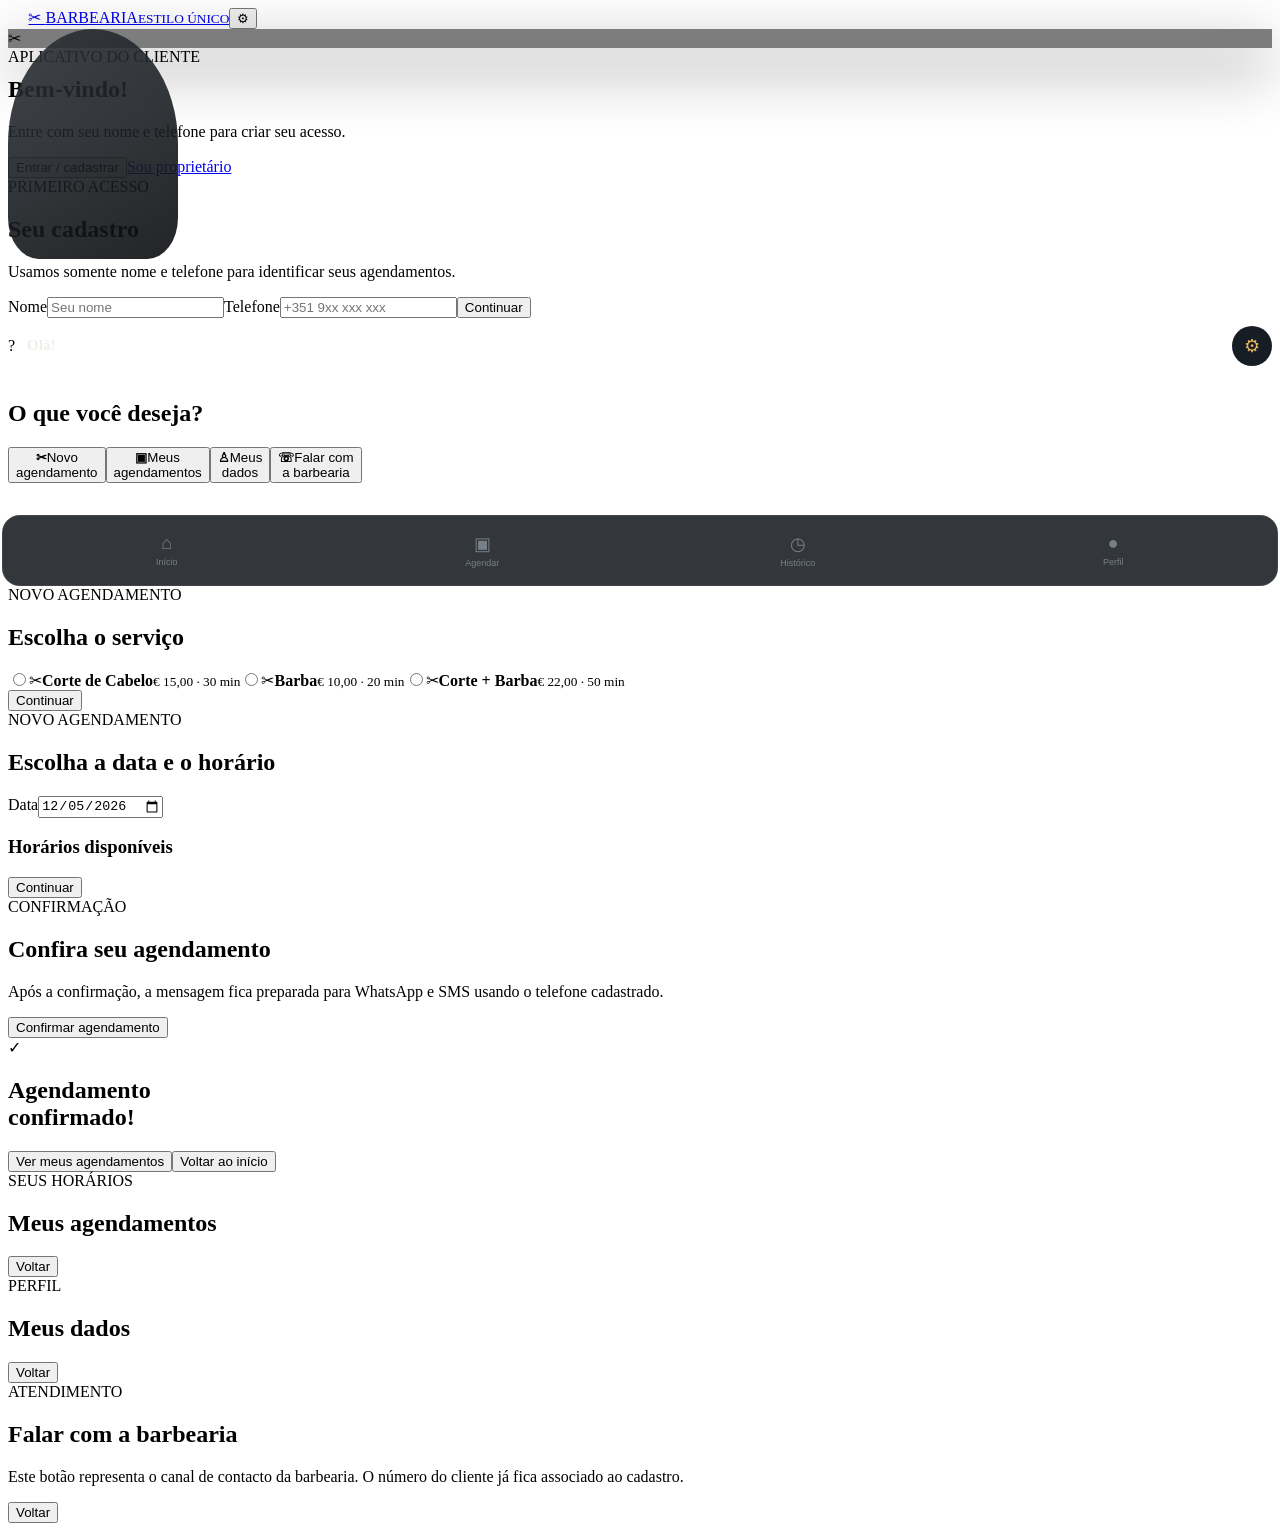
==== commit 7a69fc9d: "feat: add phone registration and client-owner environments" ====
--- a/index.html
+++ b/index.html
@@ -1,15 +1,16 @@
 <!doctype html>
-<html lang="pt-BR"><head><meta charset="utf-8"><meta name="viewport" content="width=device-width,initial-scale=1,viewport-fit=cover"><meta name="theme-color" content="#0b0f14"><title>Barbearia • Agendamento</title><link rel="stylesheet" href="styles.css"></head>
+<html lang="pt-BR"><head><meta charset="utf-8"><meta name="viewport" content="width=device-width,initial-scale=1,viewport-fit=cover"><meta name="theme-color" content="#0b0f14"><title>Barbearia • Cliente</title><link rel="stylesheet" href="styles.css"></head>
 <body><div class="app">
-<header class="topbar"><button class="back" id="back" aria-label="Voltar">‹</button><a class="brand" href="#home">✂ <span>BARBEARIA<small>ESTILO ÚNICO</small></span></a><button class="gear" aria-label="Configurações">⚙</button></header>
+<header class="topbar"><button class="back" id="back" aria-label="Voltar">‹</button><a class="brand" href="#home">✂ <span>BARBEARIA<small>ESTILO ÚNICO</small></span></a><button class="gear" id="gear" aria-label="Configurações">⚙</button></header>
 <main>
-<section class="screen active" data-screen="welcome"><div class="welcome-photo"><div class="scissor">✂</div></div><span class="eyebrow">APLICATIVO DO CLIENTE</span><h1>Bem-vindo!</h1><p>Agende seu horário de forma<br>fácil e rápida.</p><button class="gold" data-go="home">Criar minha conta</button><button class="dark-btn" data-go="home">Já tenho conta</button></section>
-<section class="screen" data-screen="home"><div class="user-head"><div class="avatar">JS</div><div><p class="hello">Olá, João!</p><small>Bem-vindo de volta</small></div><button class="mini-gear">⚙</button></div><h2>O que você deseja?</h2><div class="menu-grid"><button data-go="service"><b>✂</b><span>Novo<br>agendamento</span></button><button data-go="history"><b>▣</b><span>Meus<br>agendamentos</span></button><button data-go="profile"><b>♙</b><span>Meus<br>dados</span></button><button data-go="contact"><b>☏</b><span>Falar com<br>a barbearia</span></button></div><nav class="bottom-nav"><button class="active">⌂<small>Início</small></button><button data-go="service">▣<small>Agendar</small></button><button data-go="history">◷<small>Histórico</small></button><button data-go="profile">●<small>Perfil</small></button></nav></section>
-<section class="screen" data-screen="service"><span class="eyebrow">NOVO AGENDAMENTO</span><h2>Escolha o serviço</h2><div class="cards"><label class="service"><input type="radio" name="service" value="Corte de Cabelo"><span class="pic">✂</span><span><b>Corte de Cabelo</b><small>€ 15,00 · 30 min</small></span></label><label class="service"><input type="radio" name="service" value="Barba"><span class="pic">✂</span><span><b>Barba</b><small>€ 10,00 · 20 min</small></span></label><label class="service"><input type="radio" name="service" value="Corte + Barba"><span class="pic">✂</span><span><b>Corte + Barba</b><small>€ 22,00 · 50 min</small></span></label><label class="service"><input type="radio" name="service" value="Sobrancelha"><span class="pic">✂</span><span><b>Sobrancelha</b><small>€ 7,00 · 15 min</small></span></label></div><button class="gold full" data-next="datetime">Continuar</button></section>
+<section class="screen active" data-screen="welcome"><div class="welcome-photo"><div class="scissor">✂</div></div><span class="eyebrow">APLICATIVO DO CLIENTE</span><h1>Bem-vindo!</h1><p>Entre com seu nome e telefone para criar seu acesso.</p><button class="gold full" data-go="register">Entrar / cadastrar</button><a class="owner-link" href="proprietario.html">Sou proprietário</a></section>
+<section class="screen" data-screen="register"><span class="eyebrow">PRIMEIRO ACESSO</span><h2>Seu cadastro</h2><p>Usamos somente nome e telefone para identificar seus agendamentos.</p><label>Nome<input id="regName" autocomplete="name" placeholder="Seu nome"></label><label>Telefone<input id="regPhone" autocomplete="tel" placeholder="+351 9xx xxx xxx"></label><button class="gold full" id="registerBtn">Continuar</button></section>
+<section class="screen" data-screen="home"><div class="user-head"><div class="avatar" id="avatar">?</div><div><p class="hello" id="hello">Olá!</p><small id="phoneLabel"></small></div><button class="mini-gear" data-go="profile">⚙</button></div><h2>O que você deseja?</h2><div class="menu-grid"><button data-go="service"><b>✂</b><span>Novo<br>agendamento</span></button><button data-go="history"><b>▣</b><span>Meus<br>agendamentos</span></button><button data-go="profile"><b>♙</b><span>Meus<br>dados</span></button><button data-go="contact"><b>☏</b><span>Falar com<br>a barbearia</span></button></div><nav class="bottom-nav"><button data-go="home">⌂<small>Início</small></button><button data-go="service">▣<small>Agendar</small></button><button data-go="history">◷<small>Histórico</small></button><button data-go="profile">●<small>Perfil</small></button></nav></section>
+<section class="screen" data-screen="service"><span class="eyebrow">NOVO AGENDAMENTO</span><h2>Escolha o serviço</h2><div class="cards"><label class="service"><input type="radio" name="service" value="Corte de Cabelo"><span class="pic">✂</span><span><b>Corte de Cabelo</b><small>€ 15,00 · 30 min</small></span></label><label class="service"><input type="radio" name="service" value="Barba"><span class="pic">✂</span><span><b>Barba</b><small>€ 10,00 · 20 min</small></span></label><label class="service"><input type="radio" name="service" value="Corte + Barba"><span class="pic">✂</span><span><b>Corte + Barba</b><small>€ 22,00 · 50 min</small></span></label></div><button class="gold full" data-next="datetime">Continuar</button></section>
 <section class="screen" data-screen="datetime"><span class="eyebrow">NOVO AGENDAMENTO</span><h2>Escolha a data e o horário</h2><label>Data<input id="date" type="date"></label><h3>Horários disponíveis</h3><div class="times" id="times"></div><button class="gold full" data-next="confirm">Continuar</button></section>
-<section class="screen" data-screen="confirm"><span class="eyebrow">CONFIRME SEU AGENDAMENTO</span><h2>Confira os dados</h2><div class="summary" id="summary"></div><label>Nome<input id="client" placeholder="Seu nome" required></label><label>Telefone<input id="phone" placeholder="+351 9xx xxx xxx"></label><button class="gold full" id="confirmBtn">Confirmar agendamento</button></section>
-<section class="screen" data-screen="success"><div class="check">✓</div><h1>Agendamento<br>confirmado!</h1><p>Seu horário foi reservado com sucesso.</p><div class="summary" id="successSummary"></div><button class="gold full" data-go="history">Ver meus agendamentos</button></section>
-<section class="screen" data-screen="history"><span class="eyebrow">SEUS HORÁRIOS</span><h2>Meus agendamentos</h2><div id="list"></div></section>
-<section class="screen" data-screen="profile"><span class="eyebrow">PERFIL</span><h2>Meus dados</h2><p>Seus dados podem ser usados para facilitar próximos agendamentos.</p></section>
-<section class="screen" data-screen="contact"><span class="eyebrow">ATENDIMENTO</span><h2>Falar com a barbearia</h2><p>Entre em contacto para dúvidas, alterações ou informações.</p></section>
+<section class="screen" data-screen="confirm"><span class="eyebrow">CONFIRMAÇÃO</span><h2>Confira seu agendamento</h2><div class="summary" id="summary"></div><p>Após a confirmação, a mensagem fica preparada para WhatsApp e SMS usando o telefone cadastrado.</p><button class="gold full" id="confirmBtn">Confirmar agendamento</button></section>
+<section class="screen" data-screen="success"><div class="check">✓</div><h1>Agendamento<br>confirmado!</h1><p id="successText"></p><div class="summary" id="successSummary"></div><button class="gold full" data-go="history">Ver meus agendamentos</button><button class="dark-btn full" data-go="home">Voltar ao início</button></section>
+<section class="screen" data-screen="history"><span class="eyebrow">SEUS HORÁRIOS</span><h2>Meus agendamentos</h2><div id="list"></div><button class="dark-btn full" data-go="home">Voltar</button></section>
+<section class="screen" data-screen="profile"><span class="eyebrow">PERFIL</span><h2>Meus dados</h2><div class="summary" id="profileData"></div><button class="dark-btn full" data-go="home">Voltar</button></section>
+<section class="screen" data-screen="contact"><span class="eyebrow">ATENDIMENTO</span><h2>Falar com a barbearia</h2><p>Este botão representa o canal de contacto da barbearia. O número do cliente já fica associado ao cadastro.</p><button class="dark-btn full" data-go="home">Voltar</button></section>
 </main></div><script src="app.js"></script></body></html>
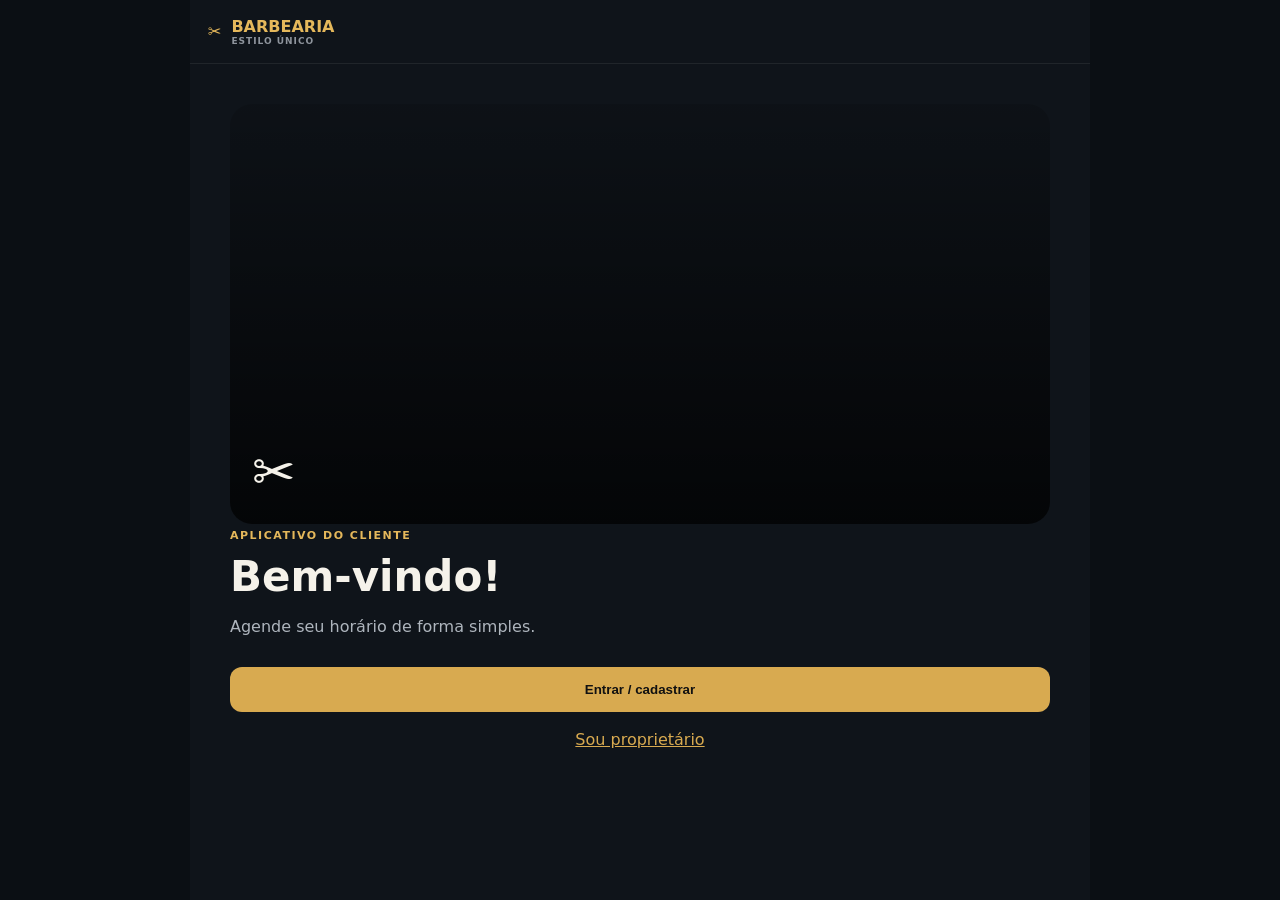
==== commit e526bea4: "feat: finalize web client and owner flows" ====
--- a/index.html
+++ b/index.html
@@ -1,16 +1,12 @@
-<!doctype html>
-<html lang="pt-BR"><head><meta charset="utf-8"><meta name="viewport" content="width=device-width,initial-scale=1,viewport-fit=cover"><meta name="theme-color" content="#0b0f14"><title>Barbearia • Cliente</title><link rel="stylesheet" href="styles.css"></head>
-<body><div class="app">
-<header class="topbar"><button class="back" id="back" aria-label="Voltar">‹</button><a class="brand" href="#home">✂ <span>BARBEARIA<small>ESTILO ÚNICO</small></span></a><button class="gear" id="gear" aria-label="Configurações">⚙</button></header>
-<main>
-<section class="screen active" data-screen="welcome"><div class="welcome-photo"><div class="scissor">✂</div></div><span class="eyebrow">APLICATIVO DO CLIENTE</span><h1>Bem-vindo!</h1><p>Entre com seu nome e telefone para criar seu acesso.</p><button class="gold full" data-go="register">Entrar / cadastrar</button><a class="owner-link" href="proprietario.html">Sou proprietário</a></section>
-<section class="screen" data-screen="register"><span class="eyebrow">PRIMEIRO ACESSO</span><h2>Seu cadastro</h2><p>Usamos somente nome e telefone para identificar seus agendamentos.</p><label>Nome<input id="regName" autocomplete="name" placeholder="Seu nome"></label><label>Telefone<input id="regPhone" autocomplete="tel" placeholder="+351 9xx xxx xxx"></label><button class="gold full" id="registerBtn">Continuar</button></section>
-<section class="screen" data-screen="home"><div class="user-head"><div class="avatar" id="avatar">?</div><div><p class="hello" id="hello">Olá!</p><small id="phoneLabel"></small></div><button class="mini-gear" data-go="profile">⚙</button></div><h2>O que você deseja?</h2><div class="menu-grid"><button data-go="service"><b>✂</b><span>Novo<br>agendamento</span></button><button data-go="history"><b>▣</b><span>Meus<br>agendamentos</span></button><button data-go="profile"><b>♙</b><span>Meus<br>dados</span></button><button data-go="contact"><b>☏</b><span>Falar com<br>a barbearia</span></button></div><nav class="bottom-nav"><button data-go="home">⌂<small>Início</small></button><button data-go="service">▣<small>Agendar</small></button><button data-go="history">◷<small>Histórico</small></button><button data-go="profile">●<small>Perfil</small></button></nav></section>
-<section class="screen" data-screen="service"><span class="eyebrow">NOVO AGENDAMENTO</span><h2>Escolha o serviço</h2><div class="cards"><label class="service"><input type="radio" name="service" value="Corte de Cabelo"><span class="pic">✂</span><span><b>Corte de Cabelo</b><small>€ 15,00 · 30 min</small></span></label><label class="service"><input type="radio" name="service" value="Barba"><span class="pic">✂</span><span><b>Barba</b><small>€ 10,00 · 20 min</small></span></label><label class="service"><input type="radio" name="service" value="Corte + Barba"><span class="pic">✂</span><span><b>Corte + Barba</b><small>€ 22,00 · 50 min</small></span></label></div><button class="gold full" data-next="datetime">Continuar</button></section>
-<section class="screen" data-screen="datetime"><span class="eyebrow">NOVO AGENDAMENTO</span><h2>Escolha a data e o horário</h2><label>Data<input id="date" type="date"></label><h3>Horários disponíveis</h3><div class="times" id="times"></div><button class="gold full" data-next="confirm">Continuar</button></section>
-<section class="screen" data-screen="confirm"><span class="eyebrow">CONFIRMAÇÃO</span><h2>Confira seu agendamento</h2><div class="summary" id="summary"></div><p>Após a confirmação, a mensagem fica preparada para WhatsApp e SMS usando o telefone cadastrado.</p><button class="gold full" id="confirmBtn">Confirmar agendamento</button></section>
-<section class="screen" data-screen="success"><div class="check">✓</div><h1>Agendamento<br>confirmado!</h1><p id="successText"></p><div class="summary" id="successSummary"></div><button class="gold full" data-go="history">Ver meus agendamentos</button><button class="dark-btn full" data-go="home">Voltar ao início</button></section>
+<!doctype html><html lang="pt-BR"><head><meta charset="utf-8"><meta name="viewport" content="width=device-width,initial-scale=1"><meta name="theme-color" content="#0b0f14"><title>Barbearia — Cliente</title><link rel="stylesheet" href="styles.css"></head><body><div class="app"><header class="topbar"><a class="brand" href="#welcome">✂ <span>BARBEARIA<small>ESTILO ÚNICO</small></span></a></header><main>
+<section class="screen active" data-screen="welcome"><div class="welcome-photo">✂</div><span class="eyebrow">APLICATIVO DO CLIENTE</span><h1>Bem-vindo!</h1><p>Agende seu horário de forma simples.</p><button class="gold full" data-go="register">Entrar / cadastrar</button><a class="owner-link" href="proprietario.html">Sou proprietário</a></section>
+<section class="screen" data-screen="register"><span class="eyebrow">PRIMEIRO ACESSO</span><h2>Seu cadastro</h2><label>Nome<input id="regName" name="client" placeholder="Seu nome"></label><label>Telefone<input id="regPhone" name="phone" placeholder="+351 9xx xxx xxx"></label><button class="gold full" id="registerBtn">Continuar</button></section>
+<section class="screen" data-screen="home"><h2 id="hello">Olá!</h2><p id="phoneLabel"></p><div class="menu-grid"><button data-go="service"><b>✂</b>Novo agendamento</button><button data-go="history"><b>◷</b>Meus agendamentos</button><button data-go="profile"><b>●</b>Meus dados</button><button data-go="contact"><b>☎</b>Falar com a barbearia</button></div><nav class="bottom-nav"><button data-go="home">⌂<small>Início</small></button><button data-go="service">＋<small>Agendar</small></button><button data-go="history">◷<small>Histórico</small></button><button data-go="profile">●<small>Perfil</small></button></nav></section>
+<section class="screen" data-screen="service"><span class="eyebrow">NOVO AGENDAMENTO</span><h2>Escolha o serviço</h2><div class="cards"><label class="service"><input type="radio" name="service" value="Corte de Cabelo">Corte de Cabelo — €15 · 30 min</label><label class="service"><input type="radio" name="service" value="Barba">Barba — €10 · 20 min</label><label class="service"><input type="radio" name="service" value="Corte + Barba">Corte + Barba — €22 · 50 min</label></div><button class="gold full" data-next="datetime">Continuar</button></section>
+<section class="screen" data-screen="datetime"><span class="eyebrow">DATA E HORÁRIO</span><h2>Escolha quando vir</h2><input id="date" type="date"><div class="times" id="times"></div><button class="gold full" data-next="confirm">Continuar</button></section>
+<section class="screen" data-screen="confirm"><span class="eyebrow">CONFIRMAÇÃO</span><h2>Confira seu agendamento</h2><div class="summary" id="summary"></div><button class="gold full" id="confirmBtn">Confirmar agendamento</button></section>
+<section class="screen" data-screen="success"><h1>Agendamento confirmado!</h1><div class="summary" id="successSummary"></div><button class="gold full" data-go="history">Ver meus agendamentos</button><button class="dark-btn full" data-go="home">Início</button></section>
 <section class="screen" data-screen="history"><span class="eyebrow">SEUS HORÁRIOS</span><h2>Meus agendamentos</h2><div id="list"></div><button class="dark-btn full" data-go="home">Voltar</button></section>
 <section class="screen" data-screen="profile"><span class="eyebrow">PERFIL</span><h2>Meus dados</h2><div class="summary" id="profileData"></div><button class="dark-btn full" data-go="home">Voltar</button></section>
-<section class="screen" data-screen="contact"><span class="eyebrow">ATENDIMENTO</span><h2>Falar com a barbearia</h2><p>Este botão representa o canal de contacto da barbearia. O número do cliente já fica associado ao cadastro.</p><button class="dark-btn full" data-go="home">Voltar</button></section>
+<section class="screen" data-screen="contact"><span class="eyebrow">ATENDIMENTO</span><h2>Falar com a barbearia</h2><p>Seu telefone cadastrado identifica os seus agendamentos.</p><button class="dark-btn full" data-go="home">Voltar</button></section>
 </main></div><script src="app.js"></script></body></html>
--- a/styles.css
+++ b/styles.css
@@ -1,7 +1 @@
-undefined
-/* acabamento fiel ao modelo de referência */
-.app[data-screen="welcome"] .topbar{display:none}.app[data-screen="welcome"] .screen{min-height:100vh}.app[data-screen="success"] .topbar{display:none}.app[data-screen="success"] .screen{min-height:100vh}.user-head{display:flex;align-items:center;gap:12px;margin:8px 0 34px}.user-head .hello{position:static;margin:0!important;color:#f0eee8!important;font-size:15px;font-weight:700}.user-head small{color:#8f959d;font-size:11px}.mini-gear{margin-left:auto;border:0;background:#171d24;color:#e4b762;width:40px;height:40px;border-radius:50%;font-size:18px}.bottom-nav{position:sticky;bottom:10px;margin:32px -6px 0;padding:10px 8px;background:#10151bd9;border:1px solid #ffffff12;border-radius:18px;display:grid;grid-template-columns:repeat(4,1fr);gap:4px;backdrop-filter:blur(14px)}.bottom-nav button{border:0;background:none;color:#777f88;font-size:18px;padding:7px}.bottom-nav button.active,.bottom-nav button:hover{color:#e6b960}.bottom-nav small{display:block;font-size:9px;margin-top:3px}.welcome-photo{box-shadow:inset 0 -90px 100px #0008,0 20px 60px #0007}.welcome-photo:before{content:"";position:absolute;width:170px;height:230px;border-radius:50% 50% 18% 18%;background:linear-gradient(150deg,#2e3338,#0a0c0f);opacity:.9}.welcome-photo{position:relative}.welcome-photo .scissor{position:relative;z-index:2}.screen[data-screen="welcome"] .eyebrow{margin-top:4px}.screen[data-screen="welcome"] h1{margin-top:10px}.screen[data-screen="welcome"] p{font-size:16px}.screen[data-screen="welcome"] .gold,.screen[data-screen="welcome"] .dark-btn{max-width:100%}
-@media(max-width:520px){.topbar{height:64px}.screen{padding:24px 18px 28px}.welcome-photo{height:310px;margin-bottom:24px;border-radius:22px}.screen h1{font-size:40px}.screen h2{font-size:28px}.menu-grid button{min-height:135px}.service{grid-template-columns:70px 1fr}.pic{height:58px}.bottom-nav{margin-top:26px}}
-
-/* acabamento fiel ao modelo de referência */
-.app[data-screen="welcome"] .topbar{display:none}.app[data-screen="welcome"] .screen{min-height:100vh}.app[data-screen="success"] .topbar{display:none}.app[data-screen="success"] .screen{min-height:100vh}.user-head{display:flex;align-items:center;gap:12px;margin:8px 0 34px}.user-head .hello{position:static;margin:0!important;color:#f0eee8!important;font-size:15px;font-weight:700}.user-head small{color:#8f959d;font-size:11px}.mini-gear{margin-left:auto;border:0;background:#171d24;color:#e4b762;width:40px;height:40px;border-radius:50%;font-size:18px}.bottom-nav{position:sticky;bottom:10px;margin:32px -6px 0;padding:10px 8px;background:#10151bd9;border:1px solid #ffffff12;border-radius:18px;display:grid;grid-template-columns:repeat(4,1fr);gap:4px;backdrop-filter:blur(14px)}.bottom-nav button{border:0;background:none;color:#777f88;font-size:18px;padding:7px}.bottom-nav button.active,.bottom-nav button:hover{color:#e6b960}.bottom-nav small{display:block;font-size:9px;margin-top:3px}.welcome-photo{position:relative;box-shadow:inset 0 -90px 100px #0008,0 20px 60px #0007}.welcome-photo:before{content:"";position:absolute;width:170px;height:230px;border-radius:50% 50% 18% 18%;background:linear-gradient(150deg,#2e3338,#0a0c0f);opacity:.9}.welcome-photo .scissor{position:relative;z-index:2}.screen[data-screen="welcome"] .eyebrow{margin-top:4px}.screen[data-screen="welcome"] h1{margin-top:10px}.screen[data-screen="welcome"] p{font-size:16px}@media(max-width:520px){.screen{padding:24px 18px 28px}.welcome-photo{height:310px;margin-bottom:24px;border-radius:22px}.screen h1{font-size:40px}.screen h2{font-size:28px}.menu-grid button{min-height:135px}.bottom-nav{margin-top:26px}}
+*{box-sizing:border-box}body{margin:0;background:#0b0f14;color:#f5f2ea;font:16px system-ui,-apple-system,Segoe UI,sans-serif}.app{max-width:520px;margin:auto;min-height:100vh;background:#0f141a}.topbar{height:64px;padding:12px 18px;display:flex;align-items:center;border-bottom:1px solid #ffffff12}.brand{color:#e5b85b;text-decoration:none;font-weight:800;display:flex;gap:10px;align-items:center}.brand small{display:block;color:#8f959d;font-size:9px;letter-spacing:1px}.screen{display:none;padding:24px 20px 36px}.screen.active{display:block}.eyebrow{color:#e5b85b;font-size:11px;font-weight:800;letter-spacing:1.5px}h1{font-size:42px;line-height:1.05;margin:12px 0}h2{font-size:30px;margin:12px 0 20px}p{color:#aeb5bd;line-height:1.5}label{display:block;color:#cdd2d8;font-weight:700;margin:16px 0}input{display:block;width:100%;margin-top:8px;padding:15px;border-radius:12px;border:1px solid #2b333d;background:#fff;color:#111;font-size:16px}.gold{background:#d8aa50;color:#111;border:0;border-radius:12px;padding:15px 18px;font-weight:800;cursor:pointer}.full{width:100%;margin-top:12px}.dark-btn{background:#1b222b;color:#f5f2ea;border:1px solid #ffffff14;border-radius:12px;padding:14px}.owner-link{display:block;text-align:center;margin-top:18px;color:#d8aa50}.welcome-photo{height:330px;border-radius:22px;background:linear-gradient(180deg,#0002,#000b),url('https://images.unsplash.com/photo-1503951914875-452162b0f3f1?auto=format&fit=crop&w=1000&q=85') center/cover;display:flex;align-items:flex-end;padding:22px;font-size:52px}.menu-grid{display:grid;grid-template-columns:1fr 1fr;gap:12px}.menu-grid button,.service,.time{min-height:125px;background:#151c24;border:1px solid #ffffff12;border-radius:16px;color:#f5f2ea;padding:18px;text-align:left}.menu-grid b{font-size:28px;color:#e5b85b;display:block;margin-bottom:12px}.cards{display:grid;gap:10px}.service{min-height:80px;display:flex;gap:14px;align-items:center}.service input{width:auto;margin:0}.service small{display:block;color:#8f959d;margin-top:5px}.times{display:grid;grid-template-columns:repeat(3,1fr);gap:8px}.time{min-height:52px;text-align:center;padding:12px}.time.selected{border-color:#e5b85b;color:#e5b85b}.summary,.appointment{background:#151c24;border:1px solid #ffffff12;border-radius:14px;padding:15px;margin:10px 0}.appointment strong,.appointment span{display:block}.appointment span{color:#9fa7b0;margin-top:5px}.actions{display:flex;gap:8px;margin-top:10px}.actions button{flex:1}.bottom-nav{display:grid;grid-template-columns:repeat(4,1fr);gap:5px;margin-top:25px;padding:10px;background:#111820;border-radius:16px}.bottom-nav button{background:none;border:0;color:#8e969f}.bottom-nav small{display:block;font-size:9px}@media(min-width:700px){.app{max-width:900px}.screen{padding:40px}.welcome-photo{height:420px}.menu-grid{grid-template-columns:repeat(4,1fr)}}
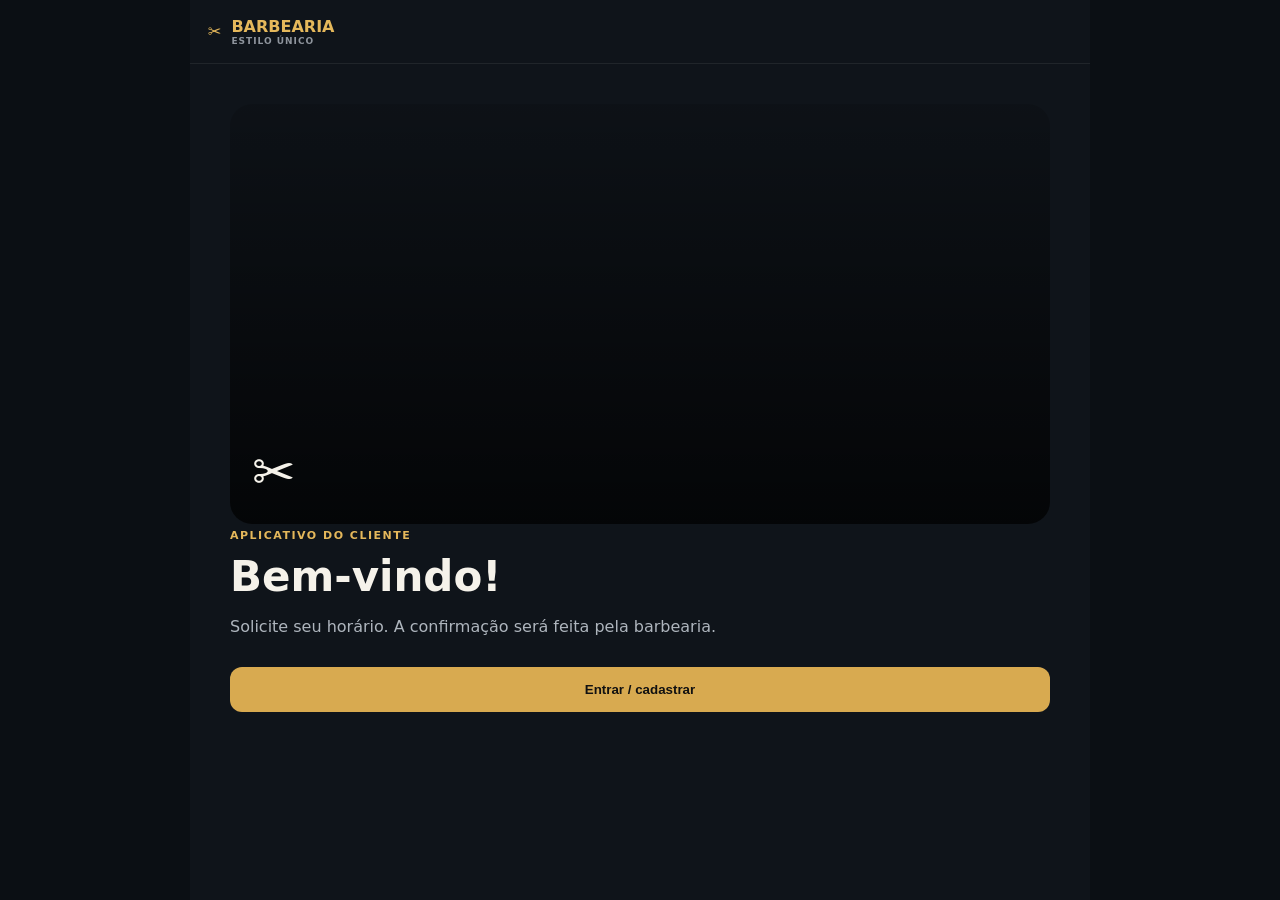
==== commit 9170bd49: "feat: pending booking workflow with shared backend" ====
--- a/index.html
+++ b/index.html
@@ -1,12 +1,12 @@
-<!doctype html><html lang="pt-BR"><head><meta charset="utf-8"><meta name="viewport" content="width=device-width,initial-scale=1"><meta name="theme-color" content="#0b0f14"><title>Barbearia — Cliente</title><link rel="stylesheet" href="styles.css"></head><body><div class="app"><header class="topbar"><a class="brand" href="#welcome">✂ <span>BARBEARIA<small>ESTILO ÚNICO</small></span></a></header><main>
-<section class="screen active" data-screen="welcome"><div class="welcome-photo">✂</div><span class="eyebrow">APLICATIVO DO CLIENTE</span><h1>Bem-vindo!</h1><p>Agende seu horário de forma simples.</p><button class="gold full" data-go="register">Entrar / cadastrar</button><a class="owner-link" href="proprietario.html">Sou proprietário</a></section>
-<section class="screen" data-screen="register"><span class="eyebrow">PRIMEIRO ACESSO</span><h2>Seu cadastro</h2><label>Nome<input id="regName" name="client" placeholder="Seu nome"></label><label>Telefone<input id="regPhone" name="phone" placeholder="+351 9xx xxx xxx"></label><button class="gold full" id="registerBtn">Continuar</button></section>
+<!doctype html><html lang="pt-BR"><head><meta charset="utf-8"><meta name="viewport" content="width=device-width,initial-scale=1"><meta name="theme-color" content="#0b0f14"><title>Barbearia — Cliente</title><link rel="stylesheet" href="styles.css"></head><body><div class="app"><header class="topbar"><div class="brand">✂ <span>BARBEARIA<small>ESTILO ÚNICO</small></span></div></header><main>
+<section class="screen active" data-screen="welcome"><div class="welcome-photo">✂</div><span class="eyebrow">APLICATIVO DO CLIENTE</span><h1>Bem-vindo!</h1><p>Solicite seu horário. A confirmação será feita pela barbearia.</p><button class="gold full" data-go="register">Entrar / cadastrar</button></section>
+<section class="screen" data-screen="register"><span class="eyebrow">PRIMEIRO ACESSO</span><h2>Seu cadastro</h2><label>Nome<input id="regName" placeholder="Seu nome"></label><label>Telefone<input id="regPhone" placeholder="+351 9xx xxx xxx"></label><button class="gold full" id="registerBtn">Continuar</button></section>
 <section class="screen" data-screen="home"><h2 id="hello">Olá!</h2><p id="phoneLabel"></p><div class="menu-grid"><button data-go="service"><b>✂</b>Novo agendamento</button><button data-go="history"><b>◷</b>Meus agendamentos</button><button data-go="profile"><b>●</b>Meus dados</button><button data-go="contact"><b>☎</b>Falar com a barbearia</button></div><nav class="bottom-nav"><button data-go="home">⌂<small>Início</small></button><button data-go="service">＋<small>Agendar</small></button><button data-go="history">◷<small>Histórico</small></button><button data-go="profile">●<small>Perfil</small></button></nav></section>
-<section class="screen" data-screen="service"><span class="eyebrow">NOVO AGENDAMENTO</span><h2>Escolha o serviço</h2><div class="cards"><label class="service"><input type="radio" name="service" value="Corte de Cabelo">Corte de Cabelo — €15 · 30 min</label><label class="service"><input type="radio" name="service" value="Barba">Barba — €10 · 20 min</label><label class="service"><input type="radio" name="service" value="Corte + Barba">Corte + Barba — €22 · 50 min</label></div><button class="gold full" data-next="datetime">Continuar</button></section>
+<section class="screen" data-screen="service"><span class="eyebrow">NOVO AGENDAMENTO</span><h2>Escolha o serviço</h2><div class="cards" id="serviceCards"></div><button class="gold full" data-next="datetime">Continuar</button></section>
 <section class="screen" data-screen="datetime"><span class="eyebrow">DATA E HORÁRIO</span><h2>Escolha quando vir</h2><input id="date" type="date"><div class="times" id="times"></div><button class="gold full" data-next="confirm">Continuar</button></section>
-<section class="screen" data-screen="confirm"><span class="eyebrow">CONFIRMAÇÃO</span><h2>Confira seu agendamento</h2><div class="summary" id="summary"></div><button class="gold full" id="confirmBtn">Confirmar agendamento</button></section>
-<section class="screen" data-screen="success"><h1>Agendamento confirmado!</h1><div class="summary" id="successSummary"></div><button class="gold full" data-go="history">Ver meus agendamentos</button><button class="dark-btn full" data-go="home">Início</button></section>
+<section class="screen" data-screen="confirm"><span class="eyebrow">SOLICITAÇÃO</span><h2>Confira seu pedido</h2><div class="summary" id="summary"></div><button class="gold full" id="confirmBtn">Enviar solicitação</button></section>
+<section class="screen" data-screen="success"><h1 id="successTitle">Solicitação enviada!</h1><div class="summary" id="successSummary"></div><p id="successText"></p><button class="gold full" data-go="history">Ver meus agendamentos</button><button class="dark-btn full" data-go="home">Início</button></section>
 <section class="screen" data-screen="history"><span class="eyebrow">SEUS HORÁRIOS</span><h2>Meus agendamentos</h2><div id="list"></div><button class="dark-btn full" data-go="home">Voltar</button></section>
 <section class="screen" data-screen="profile"><span class="eyebrow">PERFIL</span><h2>Meus dados</h2><div class="summary" id="profileData"></div><button class="dark-btn full" data-go="home">Voltar</button></section>
-<section class="screen" data-screen="contact"><span class="eyebrow">ATENDIMENTO</span><h2>Falar com a barbearia</h2><p>Seu telefone cadastrado identifica os seus agendamentos.</p><button class="dark-btn full" data-go="home">Voltar</button></section>
+<section class="screen" data-screen="contact"><span class="eyebrow">ATENDIMENTO</span><h2>Falar com a barbearia</h2><p>Seu telefone identifica os seus pedidos.</p><button class="dark-btn full" data-go="home">Voltar</button></section>
 </main></div><script src="app.js"></script></body></html>
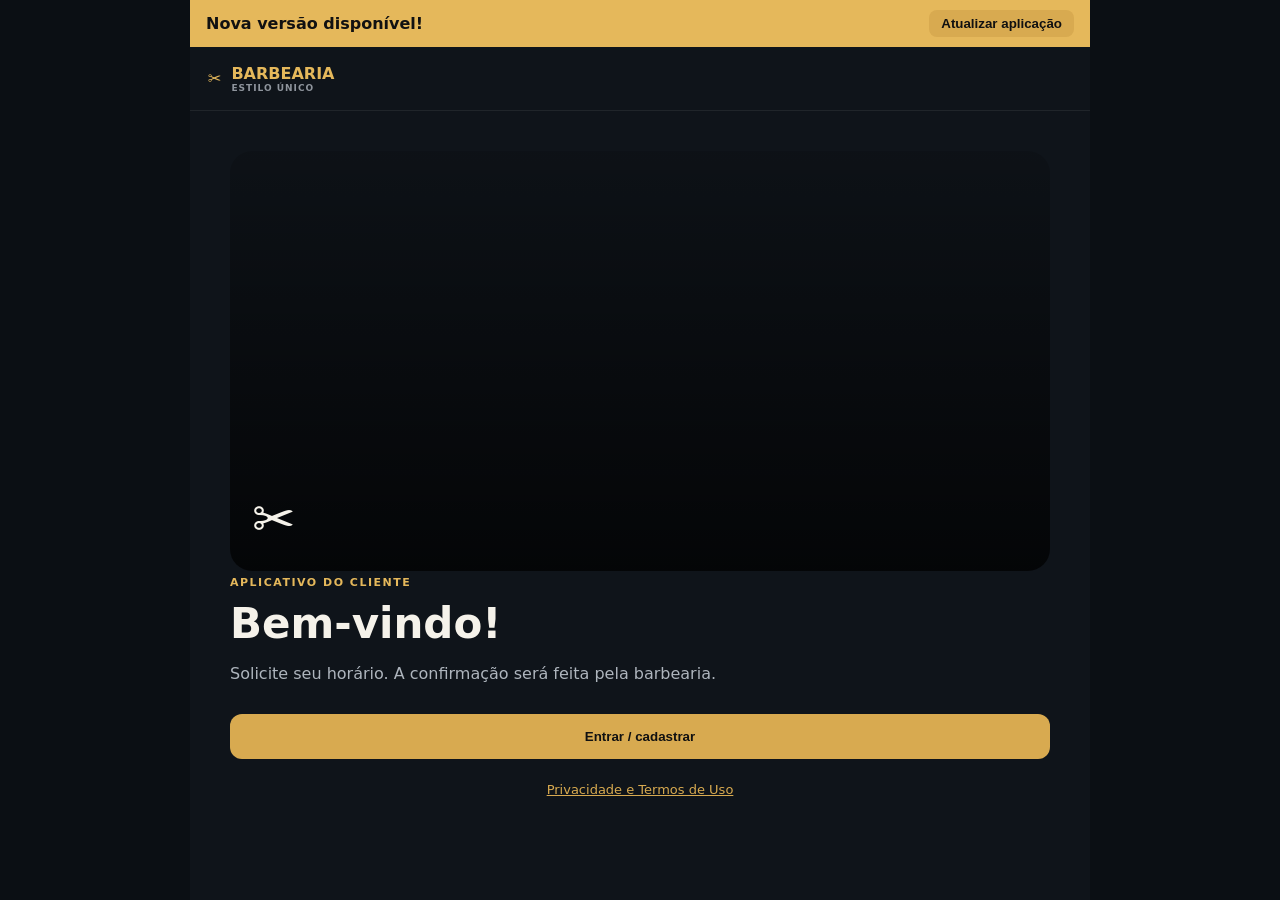
==== commit 8d9b098e: "fix(github-pages): sync root web assets to match web/ directory for GitHub Pages root publishing" ====
--- a/index.html
+++ b/index.html
@@ -1,12 +1,148 @@
-<!doctype html><html lang="pt-BR"><head><meta charset="utf-8"><meta name="viewport" content="width=device-width,initial-scale=1"><meta name="theme-color" content="#0b0f14"><title>Barbearia — Cliente</title><link rel="stylesheet" href="styles.css"></head><body><div class="app"><header class="topbar"><div class="brand">✂ <span>BARBEARIA<small>ESTILO ÚNICO</small></span></div></header><main>
-<section class="screen active" data-screen="welcome"><div class="welcome-photo">✂</div><span class="eyebrow">APLICATIVO DO CLIENTE</span><h1>Bem-vindo!</h1><p>Solicite seu horário. A confirmação será feita pela barbearia.</p><button class="gold full" data-go="register">Entrar / cadastrar</button></section>
-<section class="screen" data-screen="register"><span class="eyebrow">PRIMEIRO ACESSO</span><h2>Seu cadastro</h2><label>Nome<input id="regName" placeholder="Seu nome"></label><label>Telefone<input id="regPhone" placeholder="+351 9xx xxx xxx"></label><button class="gold full" id="registerBtn">Continuar</button></section>
-<section class="screen" data-screen="home"><h2 id="hello">Olá!</h2><p id="phoneLabel"></p><div class="menu-grid"><button data-go="service"><b>✂</b>Novo agendamento</button><button data-go="history"><b>◷</b>Meus agendamentos</button><button data-go="profile"><b>●</b>Meus dados</button><button data-go="contact"><b>☎</b>Falar com a barbearia</button></div><nav class="bottom-nav"><button data-go="home">⌂<small>Início</small></button><button data-go="service">＋<small>Agendar</small></button><button data-go="history">◷<small>Histórico</small></button><button data-go="profile">●<small>Perfil</small></button></nav></section>
-<section class="screen" data-screen="service"><span class="eyebrow">NOVO AGENDAMENTO</span><h2>Escolha o serviço</h2><div class="cards" id="serviceCards"></div><button class="gold full" data-next="datetime">Continuar</button></section>
-<section class="screen" data-screen="datetime"><span class="eyebrow">DATA E HORÁRIO</span><h2>Escolha quando vir</h2><input id="date" type="date"><div class="times" id="times"></div><button class="gold full" data-next="confirm">Continuar</button></section>
-<section class="screen" data-screen="confirm"><span class="eyebrow">SOLICITAÇÃO</span><h2>Confira seu pedido</h2><div class="summary" id="summary"></div><button class="gold full" id="confirmBtn">Enviar solicitação</button></section>
-<section class="screen" data-screen="success"><h1 id="successTitle">Solicitação enviada!</h1><div class="summary" id="successSummary"></div><p id="successText"></p><button class="gold full" data-go="history">Ver meus agendamentos</button><button class="dark-btn full" data-go="home">Início</button></section>
-<section class="screen" data-screen="history"><span class="eyebrow">SEUS HORÁRIOS</span><h2>Meus agendamentos</h2><div id="list"></div><button class="dark-btn full" data-go="home">Voltar</button></section>
-<section class="screen" data-screen="profile"><span class="eyebrow">PERFIL</span><h2>Meus dados</h2><div class="summary" id="profileData"></div><button class="dark-btn full" data-go="home">Voltar</button></section>
-<section class="screen" data-screen="contact"><span class="eyebrow">ATENDIMENTO</span><h2>Falar com a barbearia</h2><p>Seu telefone identifica os seus pedidos.</p><button class="dark-btn full" data-go="home">Voltar</button></section>
-</main></div><script src="app.js"></script></body></html>+<!doctype html>
+<html lang="pt-BR">
+<head>
+  <meta charset="utf-8">
+  <meta name="viewport" content="width=device-width,initial-scale=1">
+  <meta name="theme-color" content="#0b0f14">
+  <title>Barbearia — Cliente</title>
+  <link rel="stylesheet" href="styles.css">
+</head>
+<body>
+<div class="app">
+  <div id="pwaBanner" class="pwa-banner" hidden>
+    <span>Nova versão disponível!</span>
+    <button id="pwaUpdateBtn" class="gold-small">Atualizar aplicação</button>
+  </div>
+  <header class="topbar">
+    <div class="brand">✂ <span>BARBEARIA<small>ESTILO ÚNICO</small></span></div>
+  </header>
+  <main>
+    <section class="screen active" data-screen="welcome">
+      <div class="welcome-photo">✂</div>
+      <span class="eyebrow">APLICATIVO DO CLIENTE</span>
+      <h1>Bem-vindo!</h1>
+      <p>Solicite seu horário. A confirmação será feita pela barbearia.</p>
+      <button class="gold full" data-go="register">Entrar / cadastrar</button>
+      <div style="margin-top:20px;text-align:center">
+        <a href="#privacy" data-go="privacy" style="color:#d8aa50;font-size:13px">Privacidade e Termos de Uso</a>
+      </div>
+    </section>
+
+    <section class="screen" data-screen="register">
+      <span class="eyebrow">PRIMEIRO ACESSO</span>
+      <h2>Seu cadastro</h2>
+      <label>Nome<input id="regName" placeholder="Seu nome"></label>
+      <label>Telefone<input id="regPhone" placeholder="+351 9xx xxx xxx"></label>
+      <button class="gold full" id="registerBtn">Continuar</button>
+      <button class="dark-btn full" data-go="welcome" style="margin-top:8px">← Voltar</button>
+    </section>
+
+    <section class="screen" data-screen="home">
+      <h2 id="hello">Olá!</h2>
+      <p id="phoneLabel"></p>
+      <div class="menu-grid">
+        <button data-go="service"><b>✂</b>Novo agendamento</button>
+        <button data-go="history"><b>◷</b>Meus agendamentos</button>
+        <button data-go="chat"><b>✉</b>Mensagens & Fotos</button>
+        <button data-go="profile"><b>●</b>Meus dados</button>
+      </div>
+      <nav class="bottom-nav">
+        <button data-go="home">⌂<small>Início</small></button>
+        <button data-go="service">＋<small>Agendar</small></button>
+        <button data-go="history">◷<small>Histórico</small></button>
+        <button data-go="chat">✉<small>Chat</small></button>
+        <button data-go="profile">●<small>Perfil</small></button>
+      </nav>
+    </section>
+
+    <section class="screen" data-screen="service">
+      <span class="eyebrow">NOVO AGENDAMENTO</span>
+      <h2>Escolha o serviço</h2>
+      <div class="cards" id="serviceCards"></div>
+      <button class="gold full" data-next="datetime">Continuar</button>
+      <button class="dark-btn full" data-go="home" style="margin-top:8px">← Voltar ao Início</button>
+    </section>
+
+    <section class="screen" data-screen="datetime">
+      <span class="eyebrow">DATA E HORÁRIO</span>
+      <h2>Escolha quando vir</h2>
+      <input id="date" type="date">
+      <div class="times" id="times"></div>
+      <button class="gold full" data-next="confirm">Continuar</button>
+      <div style="display:flex;gap:8px;margin-top:8px">
+        <button class="dark-btn full" data-go="service">← Voltar</button>
+        <button class="dark-btn full" data-go="home">Início</button>
+      </div>
+    </section>
+
+    <section class="screen" data-screen="confirm">
+      <span class="eyebrow">SOLICITAÇÃO</span>
+      <h2>Confira seu pedido</h2>
+      <div class="summary" id="summary"></div>
+      <button class="gold full" id="confirmBtn">Enviar solicitação</button>
+      <div id="confirmFeedback" style="margin-top:14px"></div>
+      <div style="display:flex;gap:8px;margin-top:8px">
+        <button class="dark-btn full" data-go="datetime">← Voltar</button>
+        <button class="dark-btn full" data-go="home">Início</button>
+      </div>
+    </section>
+
+    <section class="screen" data-screen="success">
+      <div class="success-badge-header" style="display:flex;align-items:center;gap:10px;margin-bottom:8px">
+        <span style="font-size:32px;color:#10b981">✓</span>
+        <h1 id="successTitle" style="color:#10b981;margin:0">Solicitação enviada</h1>
+      </div>
+      <div class="summary" id="successSummary"></div>
+      <p id="successText" style="color:#94a3b8"></p>
+      <button class="gold full" data-go="history">Ver meus agendamentos</button>
+      <button class="dark-btn full" data-go="home">Início</button>
+    </section>
+
+    <section class="screen" data-screen="history">
+      <span class="eyebrow">SEUS HORÁRIOS</span>
+      <h2>Meus agendamentos</h2>
+      <div id="list"></div>
+      <button class="dark-btn full" data-go="home">Voltar</button>
+    </section>
+
+    <section class="screen" data-screen="chat">
+      <span class="eyebrow">COMUNICAÇÃO</span>
+      <h2>Falar com a Barbearia</h2>
+      <div id="chatMessages" class="chat-box"></div>
+      <label>Enviar foto de corte / inspiração:
+        <input type="file" id="chatPhotoInput" accept="image/*">
+      </label>
+      <button class="dark-btn full" id="uploadPhotoBtn">Anexar Imagem</button>
+      <p id="photoStatus" class="muted"></p>
+      <label>Mensagem:
+        <input id="chatTextInput" placeholder="Escreva a sua mensagem...">
+      </label>
+      <button class="gold full" id="sendMsgBtn">Enviar Mensagem</button>
+      <button class="dark-btn full" data-go="home">Voltar</button>
+    </section>
+
+    <section class="screen" data-screen="profile">
+      <span class="eyebrow">PERFIL & PRIVACIDADE</span>
+      <h2>Meus dados</h2>
+      <div class="summary" id="profileData"></div>
+      <button class="dark-btn full" data-go="privacy">Política de Privacidade (RGPD)</button>
+      <button class="dark-btn full" data-go="home">Voltar</button>
+    </section>
+
+    <section class="screen" data-screen="privacy">
+      <span class="eyebrow">TRANSPARÊNCIA E RGPD</span>
+      <h2>Política de Privacidade</h2>
+      <div class="summary" style="font-size:14px;line-height:1.6">
+        <p><strong>1. Dados recolhidos:</strong> Apenas os estritamente necessários para a marcação de horários (Nome e Telefone).</p>
+        <p><strong>2. Finalidade:</strong> Identificação de horários, envio de lembretes (SMS/WhatsApp) e contacto operacional da barbearia.</p>
+        <p><strong>3. Conservação:</strong> Os agendamentos são retidos apenas pelo tempo necessário à operação e auditoria legal.</p>
+        <p><strong>4. Direitos do utilizador:</strong> Acesso, retificação e direito ao apagamento segundo o RGPD. Pode solicitar a exclusão contactando o estabelecimento.</p>
+        <p><strong>5. Desinstalação da aplicação:</strong> A desinstalação ou limpeza do browser limpa o cache local, mas os registos operacionais no servidor permanecem até solicitação formal de eliminação.</p>
+      </div>
+      <button class="gold full" data-go="home">Voltar ao Início</button>
+    </section>
+  </main>
+</div>
+<script src="app.js"></script>
+</body>
+</html>
--- a/styles.css
+++ b/styles.css
@@ -1 +1 @@
-*{box-sizing:border-box}body{margin:0;background:#0b0f14;color:#f5f2ea;font:16px system-ui,-apple-system,Segoe UI,sans-serif}.app{max-width:520px;margin:auto;min-height:100vh;background:#0f141a}.topbar{height:64px;padding:12px 18px;display:flex;align-items:center;border-bottom:1px solid #ffffff12}.brand{color:#e5b85b;text-decoration:none;font-weight:800;display:flex;gap:10px;align-items:center}.brand small{display:block;color:#8f959d;font-size:9px;letter-spacing:1px}.screen{display:none;padding:24px 20px 36px}.screen.active{display:block}.eyebrow{color:#e5b85b;font-size:11px;font-weight:800;letter-spacing:1.5px}h1{font-size:42px;line-height:1.05;margin:12px 0}h2{font-size:30px;margin:12px 0 20px}p{color:#aeb5bd;line-height:1.5}label{display:block;color:#cdd2d8;font-weight:700;margin:16px 0}input{display:block;width:100%;margin-top:8px;padding:15px;border-radius:12px;border:1px solid #2b333d;background:#fff;color:#111;font-size:16px}.gold{background:#d8aa50;color:#111;border:0;border-radius:12px;padding:15px 18px;font-weight:800;cursor:pointer}.full{width:100%;margin-top:12px}.dark-btn{background:#1b222b;color:#f5f2ea;border:1px solid #ffffff14;border-radius:12px;padding:14px}.owner-link{display:block;text-align:center;margin-top:18px;color:#d8aa50}.welcome-photo{height:330px;border-radius:22px;background:linear-gradient(180deg,#0002,#000b),url('https://images.unsplash.com/photo-1503951914875-452162b0f3f1?auto=format&fit=crop&w=1000&q=85') center/cover;display:flex;align-items:flex-end;padding:22px;font-size:52px}.menu-grid{display:grid;grid-template-columns:1fr 1fr;gap:12px}.menu-grid button,.service,.time{min-height:125px;background:#151c24;border:1px solid #ffffff12;border-radius:16px;color:#f5f2ea;padding:18px;text-align:left}.menu-grid b{font-size:28px;color:#e5b85b;display:block;margin-bottom:12px}.cards{display:grid;gap:10px}.service{min-height:80px;display:flex;gap:14px;align-items:center}.service input{width:auto;margin:0}.service small{display:block;color:#8f959d;margin-top:5px}.times{display:grid;grid-template-columns:repeat(3,1fr);gap:8px}.time{min-height:52px;text-align:center;padding:12px}.time.selected{border-color:#e5b85b;color:#e5b85b}.summary,.appointment{background:#151c24;border:1px solid #ffffff12;border-radius:14px;padding:15px;margin:10px 0}.appointment strong,.appointment span{display:block}.appointment span{color:#9fa7b0;margin-top:5px}.actions{display:flex;gap:8px;margin-top:10px}.actions button{flex:1}.bottom-nav{display:grid;grid-template-columns:repeat(4,1fr);gap:5px;margin-top:25px;padding:10px;background:#111820;border-radius:16px}.bottom-nav button{background:none;border:0;color:#8e969f}.bottom-nav small{display:block;font-size:9px}@media(min-width:700px){.app{max-width:900px}.screen{padding:40px}.welcome-photo{height:420px}.menu-grid{grid-template-columns:repeat(4,1fr)}}+*{box-sizing:border-box}body{margin:0;background:#0b0f14;color:#f5f2ea;font:16px system-ui,-apple-system,Segoe UI,sans-serif}.app{max-width:520px;margin:auto;min-height:100vh;background:#0f141a}.topbar{height:64px;padding:12px 18px;display:flex;align-items:center;border-bottom:1px solid #ffffff12}.brand{color:#e5b85b;text-decoration:none;font-weight:800;display:flex;gap:10px;align-items:center}.brand small{display:block;color:#8f959d;font-size:9px;letter-spacing:1px}.screen{display:none;padding:24px 20px 36px}.screen.active{display:block}.eyebrow{color:#e5b85b;font-size:11px;font-weight:800;letter-spacing:1.5px}h1{font-size:42px;line-height:1.05;margin:12px 0}h2{font-size:30px;margin:12px 0 20px}p{color:#aeb5bd;line-height:1.5}label{display:block;color:#cdd2d8;font-weight:700;margin:16px 0}input{display:block;width:100%;margin-top:8px;padding:15px;border-radius:12px;border:1px solid #2b333d;background:#fff;color:#111;font-size:16px}.gold{background:#d8aa50;color:#111;border:0;border-radius:12px;padding:15px 18px;font-weight:800;cursor:pointer}.gold-small{background:#d8aa50;color:#111;border:0;border-radius:8px;padding:6px 12px;font-weight:700;cursor:pointer}.full{width:100%;margin-top:12px}.dark-btn{background:#1b222b;color:#f5f2ea;border:1px solid #ffffff14;border-radius:12px;padding:14px;cursor:pointer}.owner-link{display:block;text-align:center;margin-top:18px;color:#d8aa50}.welcome-photo{height:330px;border-radius:22px;background:linear-gradient(180deg,#0002,#000b),url('https://images.unsplash.com/photo-1503951914875-452162b0f3f1?auto=format&fit=crop&w=1000&q=85') center/cover;display:flex;align-items:flex-end;padding:22px;font-size:52px}.menu-grid{display:grid;grid-template-columns:1fr 1fr;gap:12px}.menu-grid button,.service,.time{min-height:125px;background:#151c24;border:1px solid #ffffff12;border-radius:16px;color:#f5f2ea;padding:18px;text-align:left}.menu-grid b{font-size:28px;color:#e5b85b;display:block;margin-bottom:12px}.cards{display:grid;gap:10px}.service{min-height:80px;display:flex;gap:14px;align-items:center}.service input{width:auto;margin:0}.service small{display:block;color:#8f959d;margin-top:5px}.times{display:grid;grid-template-columns:repeat(3,1fr);gap:8px}.time{min-height:52px;text-align:center;padding:12px;cursor:pointer}.time.selected{border-color:#e5b85b;color:#e5b85b}.summary,.appointment{background:#151c24;border:1px solid #ffffff12;border-radius:14px;padding:15px;margin:10px 0}.appointment strong,.appointment span{display:block}.appointment span{color:#9fa7b0;margin-top:5px}.actions{display:flex;gap:8px;margin-top:10px;flex-wrap:wrap}.actions button{flex:1;min-width:120px}.bottom-nav{display:grid;grid-template-columns:repeat(5,1fr);gap:5px;margin-top:25px;padding:10px;background:#111820;border-radius:16px}.bottom-nav button{background:none;border:0;color:#8e969f;cursor:pointer}.bottom-nav small{display:block;font-size:9px}.pwa-banner{background:#e5b85b;color:#111;padding:10px 16px;display:flex;justify-content:space-between;align-items:center;font-weight:700}.chat-box{height:260px;overflow-y:auto;background:#111820;border-radius:12px;padding:12px;border:1px solid #ffffff12;display:flex;flex-direction:column;gap:8px}.chat-msg{max-width:80%;padding:10px 14px;border-radius:12px;font-size:14px;line-height:1.4}.msg-in{background:#1b222b;color:#f5f2ea;align-self:flex-start}.msg-out{background:#d8aa50;color:#111;align-self:flex-end}@media(min-width:700px){.app{max-width:900px}.screen{padding:40px}.welcome-photo{height:420px}.menu-grid{grid-template-columns:repeat(4,1fr)}}
